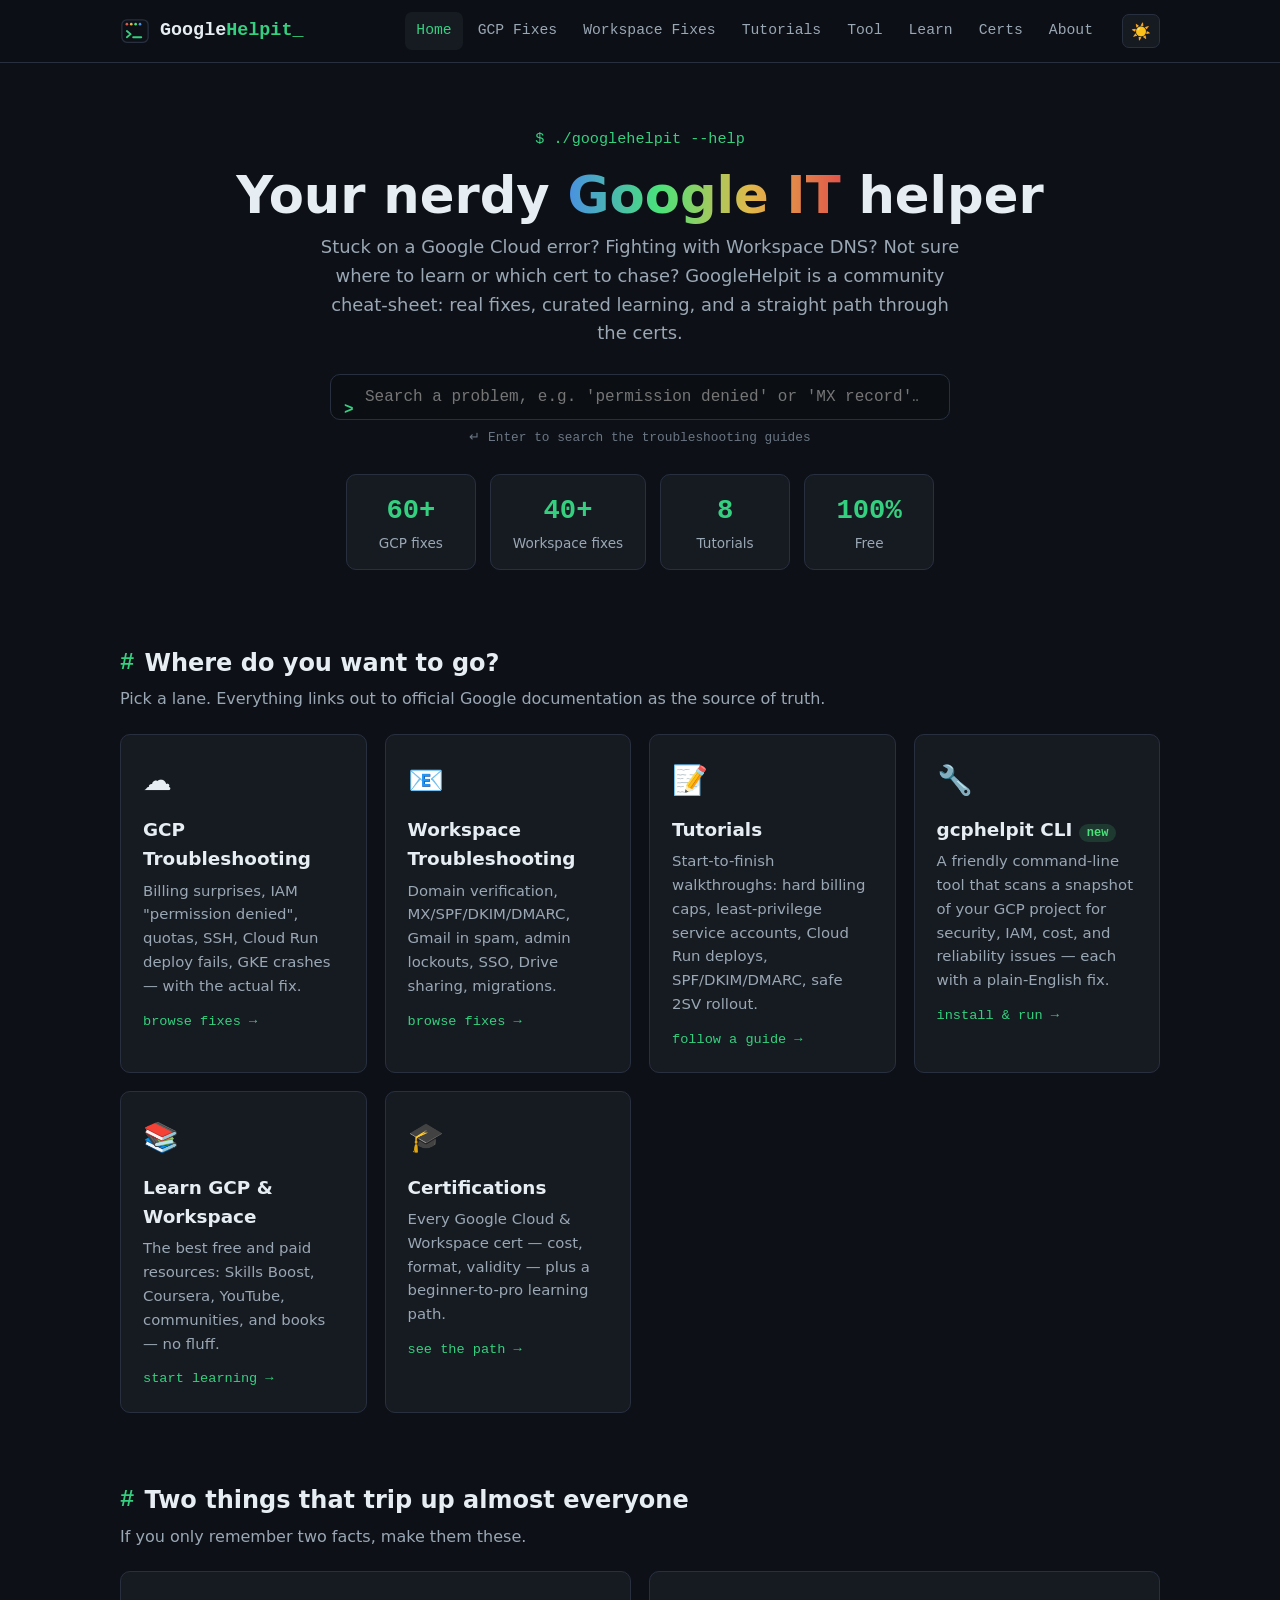
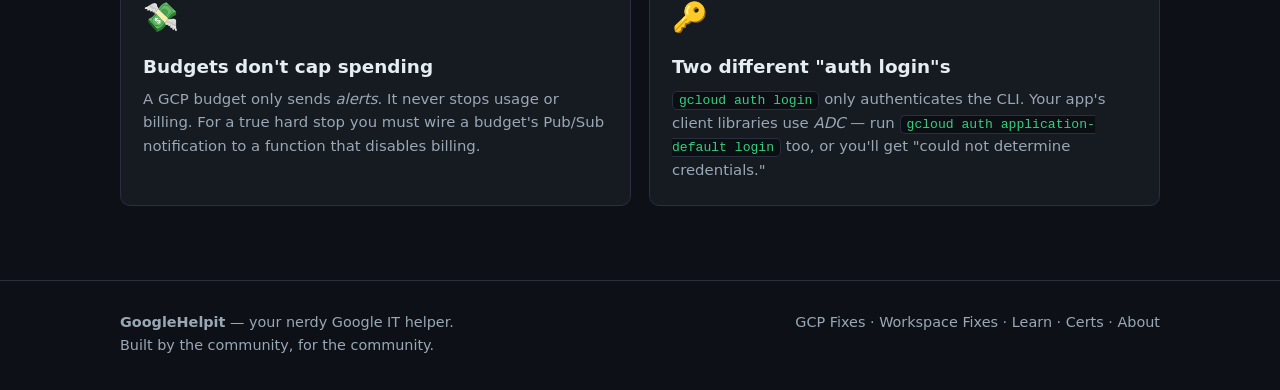
==== index.html @ 1fb2e34d "Add Google Search Console verification meta tag Co-Authored-By: Claude Opus 4.8 (1M context) <norepl" ====
<!DOCTYPE html>
<html lang="en" data-theme="dark">
<head>
  <meta charset="UTF-8">
  <meta name="viewport" content="width=device-width, initial-scale=1.0">
  <meta name="google-site-verification" content="fh6HXwfbOamIyZNzZ5dd8NtpCLMAT4E3R18h3uIyxkI" />
  <title>GoogleHelpit — Google Cloud &amp; Workspace Fixes, Tools &amp; Learning</title>
  <meta name="description" content="An independent community hub of troubleshooting guides, learning resources, and certifications for Google Cloud (GCP) and Google Workspace. Not affiliated with Google LLC.">
  <link rel="icon" href="assets/img/favicon.svg" type="image/svg+xml">
<!--SEO:START-->
  <link rel="canonical" href="https://eliyas-123.github.io/gcphelpit/">
  <meta name="robots" content="index, follow, max-image-preview:large, max-snippet:-1">
  <meta name="theme-color" content="#0d1117">
  <meta name="author" content="GoogleHelpit">
  <meta property="og:type" content="website">
  <meta property="og:site_name" content="GoogleHelpit">
  <meta property="og:locale" content="en_US">
  <meta property="og:title" content="GoogleHelpit — Google Cloud &amp; Workspace Fixes, Tools &amp; Learning">
  <meta property="og:description" content="An independent community hub of troubleshooting guides, learning resources, and certifications for Google Cloud (GCP) and Google Workspace. Not affiliated with Google LLC.">
  <meta property="og:url" content="https://eliyas-123.github.io/gcphelpit/">
  <meta property="og:image" content="https://eliyas-123.github.io/gcphelpit/assets/img/og.png">
  <meta property="og:image:width" content="1200">
  <meta property="og:image:height" content="630">
  <meta name="twitter:card" content="summary_large_image">
  <meta name="twitter:title" content="GoogleHelpit — Google Cloud &amp; Workspace Fixes, Tools &amp; Learning">
  <meta name="twitter:description" content="An independent community hub of troubleshooting guides, learning resources, and certifications for Google Cloud (GCP) and Google Workspace. Not affiliated with Google LLC.">
  <meta name="twitter:image" content="https://eliyas-123.github.io/gcphelpit/assets/img/og.png">
  <script type="application/ld+json">{"@context":"https://schema.org","@type":"Organization","name":"GoogleHelpit","url":"https://eliyas-123.github.io/gcphelpit/","logo":"https://eliyas-123.github.io/gcphelpit/assets/img/logo.svg","description":"Independent community hub of troubleshooting guides, learning resources, and certifications for Google Cloud and Google Workspace."}</script>
  <script type="application/ld+json">{"@context":"https://schema.org","@type":"WebSite","name":"GoogleHelpit","url":"https://eliyas-123.github.io/gcphelpit/"}</script>
<!--SEO:END-->
  <link rel="stylesheet" href="assets/css/styles.css">
</head>
<body>
  <header class="site-header">
    <div class="container nav">
      <a class="brand" href="index.html">
        <img class="logo" src="assets/img/logo.svg" alt="GoogleHelpit logo">
        <span>Google<span class="tag">Helpit</span><span class="cursor">_</span></span>
      </a>
      <button class="nav-toggle" aria-label="Toggle menu">☰</button>
      <nav class="nav-links">
        <a href="index.html" class="active">Home</a>
        <a href="gcp-troubleshooting.html">GCP Fixes</a>
        <a href="workspace-troubleshooting.html">Workspace Fixes</a>
        <a href="tutorials.html">Tutorials</a>
        <a href="tool.html">Tool</a>
        <a href="learn.html">Learn</a>
        <a href="certifications.html">Certs</a>
        <a href="about.html">About</a>
      </nav>
      <button class="theme-toggle" aria-label="Toggle theme">☀️</button>
    </div>
  </header>

  <main>
    <section class="hero">
      <div class="container">
        <div class="prompt">$ ./googlehelpit --help</div>
        <h1>Your nerdy <span class="grad">Google IT</span> helper</h1>
        <p class="sub">
          Stuck on a Google Cloud error? Fighting with Workspace DNS? Not sure where to learn or which cert to chase?
          GoogleHelpit is a community cheat-sheet: real fixes, curated learning, and a straight path through the certs.
        </p>
        <div class="search-wrap">
          <span class="sigil">&gt;</span>
          <input id="site-search" type="search" placeholder="Search a problem, e.g. 'permission denied' or 'MX record'…" autocomplete="off" aria-label="Search troubleshooting">
          <div class="search-hint">↵ Enter to search the troubleshooting guides</div>
        </div>
        <div class="stats">
          <div class="stat"><div class="n">60+</div><div class="l">GCP fixes</div></div>
          <div class="stat"><div class="n">40+</div><div class="l">Workspace fixes</div></div>
          <div class="stat"><div class="n">8</div><div class="l">Tutorials</div></div>
          <div class="stat"><div class="n">100%</div><div class="l">Free</div></div>
        </div>
      </div>
    </section>

    <section>
      <div class="container">
        <h2 class="section-title"><span class="hash">#</span> Where do you want to go?</h2>
        <p class="section-sub">Pick a lane. Everything links out to official Google documentation as the source of truth.</p>
        <div class="card-grid">
          <a class="nav-card" href="gcp-troubleshooting.html">
            <div class="ico">☁️</div>
            <h3>GCP Troubleshooting</h3>
            <p>Billing surprises, IAM "permission denied", quotas, SSH, Cloud Run deploy fails, GKE crashes — with the actual fix.</p>
            <span class="go">browse fixes →</span>
          </a>
          <a class="nav-card" href="workspace-troubleshooting.html">
            <div class="ico">📧</div>
            <h3>Workspace Troubleshooting</h3>
            <p>Domain verification, MX/SPF/DKIM/DMARC, Gmail in spam, admin lockouts, SSO, Drive sharing, migrations.</p>
            <span class="go">browse fixes →</span>
          </a>
          <a class="nav-card" href="tutorials.html">
            <div class="ico">📝</div>
            <h3>Tutorials</h3>
            <p>Start-to-finish walkthroughs: hard billing caps, least-privilege service accounts, Cloud Run deploys, SPF/DKIM/DMARC, safe 2SV rollout.</p>
            <span class="go">follow a guide →</span>
          </a>
          <a class="nav-card" href="tool.html">
            <div class="ico">🔧</div>
            <h3>gcphelpit CLI <span class="badge assoc">new</span></h3>
            <p>A friendly command-line tool that scans a snapshot of your GCP project for security, IAM, cost, and reliability issues — each with a plain-English fix.</p>
            <span class="go">install &amp; run →</span>
          </a>
          <a class="nav-card" href="learn.html">
            <div class="ico">📚</div>
            <h3>Learn GCP & Workspace</h3>
            <p>The best free and paid resources: Skills Boost, Coursera, YouTube, communities, and books — no fluff.</p>
            <span class="go">start learning →</span>
          </a>
          <a class="nav-card" href="certifications.html">
            <div class="ico">🎓</div>
            <h3>Certifications</h3>
            <p>Every Google Cloud & Workspace cert — cost, format, validity — plus a beginner-to-pro learning path.</p>
            <span class="go">see the path →</span>
          </a>
        </div>
      </div>
    </section>

    <section>
      <div class="container">
        <h2 class="section-title"><span class="hash">#</span> Two things that trip up almost everyone</h2>
        <p class="section-sub">If you only remember two facts, make them these.</p>
        <div class="card-grid">
          <div class="nav-card" style="cursor:default">
            <div class="ico">💸</div>
            <h3>Budgets don't cap spending</h3>
            <p>A GCP budget only sends <em>alerts</em>. It never stops usage or billing. For a true hard stop you must wire a budget's Pub/Sub notification to a function that disables billing.</p>
          </div>
          <div class="nav-card" style="cursor:default">
            <div class="ico">🔑</div>
            <h3>Two different "auth login"s</h3>
            <p><code>gcloud auth login</code> only authenticates the CLI. Your app's client libraries use <em>ADC</em> — run <code>gcloud auth application-default login</code> too, or you'll get "could not determine credentials."</p>
          </div>
        </div>
      </div>
    </section>
  </main>

  <footer class="site-footer">
    <div class="container">
      <div class="cols">
        <div>
          <strong>GoogleHelpit</strong> — your nerdy Google IT helper.<br>
          Built by the community, for the community.
        </div>
        <div>
          <a href="gcp-troubleshooting.html">GCP Fixes</a> ·
          <a href="workspace-troubleshooting.html">Workspace Fixes</a> ·
          <a href="learn.html">Learn</a> ·
          <a href="certifications.html">Certs</a> ·
          <a href="about.html">About</a>
        </div>
      </div>
    </div>
  </footer>

  <script src="assets/js/main.js"></script>
</body>
</html>
---- assets/css/styles.css ----
/* ==========================================================================
   GoogleHelpit — styles.css
   Single stylesheet. Dark-first "nerdy / terminal" theme with a light toggle.
   Original visual identity (NOT Google's official branding).
   ========================================================================== */

:root {
  /* Dark theme (default) */
  --bg:        #0d1117;
  --bg-alt:    #161b22;
  --bg-card:   #161b22;
  --bg-inset:  #0b0f14;
  --border:    #283040;
  --border-hi: #3a445a;
  --text:      #e6edf3;
  --text-dim:  #9aa7b4;
  --text-faint:#6b7684;

  /* Original accent palette — a nerdy terminal green + four playful chips
     that nod at "four colors" without copying Google's logo. */
  --accent:    #35d07f;   /* terminal green */
  --accent-2:  #58a6ff;   /* blue */
  --c-blue:    #4a90e2;
  --c-red:     #e2554a;
  --c-yellow:  #e2b84a;
  --c-green:   #4ae27a;

  --mono: ui-monospace, "SF Mono", "JetBrains Mono", "Fira Code", Menlo, Consolas, monospace;
  --sans: system-ui, -apple-system, "Segoe UI", Roboto, Helvetica, Arial, sans-serif;

  --radius: 10px;
  --maxw: 1080px;
  --shadow: 0 6px 24px rgba(0,0,0,.35);
}

:root[data-theme="light"] {
  --bg:        #f6f8fa;
  --bg-alt:    #ffffff;
  --bg-card:   #ffffff;
  --bg-inset:  #eef1f5;
  --border:    #d5dbe2;
  --border-hi: #b9c2cc;
  --text:      #1b2430;
  --text-dim:  #55606d;
  --text-faint:#8b95a1;
  --shadow: 0 6px 20px rgba(20,30,50,.10);
}

* { box-sizing: border-box; }

html { scroll-behavior: smooth; }

body {
  margin: 0;
  background: var(--bg);
  color: var(--text);
  font-family: var(--sans);
  line-height: 1.6;
  -webkit-font-smoothing: antialiased;
}

a { color: var(--accent-2); text-decoration: none; }
a:hover { text-decoration: underline; }

.container { max-width: var(--maxw); margin: 0 auto; padding: 0 20px; }

/* ---------- Header / nav ---------- */
.site-header {
  position: sticky; top: 0; z-index: 50;
  background: rgba(13,17,23,.85);
  backdrop-filter: blur(8px);
  border-bottom: 1px solid var(--border);
}
:root[data-theme="light"] .site-header { background: rgba(255,255,255,.85); }

.nav {
  display: flex; align-items: center; gap: 18px;
  height: 62px;
}
.brand {
  display: flex; align-items: center; gap: 10px;
  font-family: var(--mono); font-weight: 700; font-size: 1.15rem;
  color: var(--text); text-decoration: none; white-space: nowrap;
}
.brand:hover { text-decoration: none; }
.brand .logo { width: 30px; height: 30px; }
.brand .tag { color: var(--accent); }
.brand .cursor { color: var(--accent); animation: blink 1.1s steps(1) infinite; }
@keyframes blink { 50% { opacity: 0; } }

.nav-links { display: flex; gap: 4px; margin-left: auto; flex-wrap: wrap; }
.nav-links a {
  color: var(--text-dim);
  font-size: .92rem;
  padding: 7px 11px; border-radius: 7px;
  font-family: var(--mono);
}
.nav-links a:hover { color: var(--text); background: var(--bg-alt); text-decoration: none; }
.nav-links a.active { color: var(--accent); background: var(--bg-alt); }

.theme-toggle {
  background: var(--bg-alt); border: 1px solid var(--border);
  color: var(--text-dim); cursor: pointer;
  width: 38px; height: 34px; border-radius: 7px; font-size: 1rem;
  display: inline-flex; align-items: center; justify-content: center;
}
.theme-toggle:hover { color: var(--text); border-color: var(--border-hi); }

.nav-toggle { display: none; background: none; border: 1px solid var(--border);
  color: var(--text); width: 38px; height: 34px; border-radius: 7px; cursor: pointer; }

/* ---------- Hero ---------- */
.hero { padding: 64px 0 40px; text-align: center; }
.hero .prompt { font-family: var(--mono); color: var(--accent); font-size: .95rem; }
.hero h1 { font-size: clamp(2rem, 5vw, 3.2rem); margin: .3em 0 .2em; line-height: 1.1; }
.hero h1 .grad {
  background: linear-gradient(90deg, var(--c-blue), var(--c-green), var(--c-yellow), var(--c-red));
  -webkit-background-clip: text; background-clip: text; color: transparent;
}
.hero p.sub { color: var(--text-dim); font-size: 1.12rem; max-width: 640px; margin: 0 auto 26px; }

/* ---------- Search ---------- */
.search-wrap { max-width: 620px; margin: 0 auto; position: relative; }
.search-wrap .sigil {
  position: absolute; left: 14px; top: 50%; transform: translateY(-50%);
  color: var(--accent); font-family: var(--mono); font-weight: 700;
}
#site-search, .filter-box {
  width: 100%; padding: 13px 16px 13px 34px;
  background: var(--bg-inset); border: 1px solid var(--border);
  border-radius: var(--radius); color: var(--text);
  font-family: var(--mono); font-size: 1rem;
}
#site-search:focus, .filter-box:focus {
  outline: none; border-color: var(--accent); box-shadow: 0 0 0 3px rgba(53,208,127,.15);
}
.filter-box { padding-left: 16px; }
.search-hint { color: var(--text-faint); font-size: .8rem; margin-top: 8px; font-family: var(--mono); }

/* ---------- Section headings ---------- */
section { padding: 34px 0; }
.section-title { font-size: 1.5rem; margin: 0 0 4px; display: flex; align-items: center; gap: 10px; }
.section-title .hash { color: var(--accent); font-family: var(--mono); }
.section-sub { color: var(--text-dim); margin: 0 0 22px; }

/* ---------- Card grid (landing nav) ---------- */
.card-grid { display: grid; gap: 18px; grid-template-columns: repeat(auto-fit, minmax(240px, 1fr)); }
.nav-card {
  display: block; background: var(--bg-card); border: 1px solid var(--border);
  border-radius: var(--radius); padding: 22px; color: var(--text);
  transition: transform .12s ease, border-color .12s ease;
}
.nav-card:hover { text-decoration: none; transform: translateY(-3px); border-color: var(--accent); }
.nav-card .ico { font-size: 1.8rem; }
.nav-card h3 { margin: 12px 0 6px; font-size: 1.15rem; }
.nav-card p { color: var(--text-dim); margin: 0; font-size: .93rem; }
.nav-card .go { color: var(--accent); font-family: var(--mono); font-size: .85rem; margin-top: 12px; display: inline-block; }

/* ---------- Stats strip ---------- */
.stats { display: flex; flex-wrap: wrap; gap: 14px; justify-content: center; margin-top: 26px; }
.stat {
  background: var(--bg-card); border: 1px solid var(--border); border-radius: var(--radius);
  padding: 14px 22px; text-align: center; min-width: 130px;
}
.stat .n { font-size: 1.7rem; font-weight: 700; font-family: var(--mono); color: var(--accent); }
.stat .l { color: var(--text-dim); font-size: .85rem; }

/* ---------- Troubleshooting cards ---------- */
.filter-bar { display: flex; gap: 10px; flex-wrap: wrap; align-items: center; margin-bottom: 20px; }
.filter-bar .filter-box { flex: 1; min-width: 220px; }
.chips { display: flex; gap: 8px; flex-wrap: wrap; margin-bottom: 22px; }
.chip {
  font-family: var(--mono); font-size: .82rem; cursor: pointer;
  padding: 6px 12px; border-radius: 20px;
  background: var(--bg-alt); border: 1px solid var(--border); color: var(--text-dim);
}
.chip:hover { color: var(--text); border-color: var(--border-hi); }
.chip.active { background: var(--accent); color: #06210f; border-color: var(--accent); font-weight: 600; }

.cat-group { margin-bottom: 30px; }
.cat-group > h2 {
  font-size: 1.2rem; font-family: var(--mono); color: var(--text);
  border-left: 3px solid var(--accent); padding-left: 12px; margin: 26px 0 14px;
}

.issue {
  background: var(--bg-card); border: 1px solid var(--border);
  border-radius: var(--radius); margin-bottom: 12px; overflow: hidden;
}
.issue > summary {
  cursor: pointer; list-style: none; padding: 16px 18px;
  display: flex; align-items: flex-start; gap: 12px; font-weight: 600;
}
.issue > summary::-webkit-details-marker { display: none; }
.issue > summary:hover { background: var(--bg-alt); }
.issue > summary .caret { color: var(--accent); transition: transform .15s ease; margin-top: 2px; font-family: var(--mono); }
.issue[open] > summary .caret { transform: rotate(90deg); }
.issue > summary .sym { flex: 1; }
.issue .body { padding: 4px 18px 18px 42px; border-top: 1px solid var(--border); }
.issue .body dl { margin: 0; }
.issue .body dt {
  font-family: var(--mono); font-size: .78rem; text-transform: uppercase; letter-spacing: .06em;
  color: var(--accent); margin-top: 14px;
}
.issue .body dd { margin: 4px 0 0; color: var(--text); }
.issue .body ol { margin: 4px 0 0; padding-left: 20px; }
.issue .body .docs a { font-family: var(--mono); font-size: .88rem; word-break: break-all; }

/* Inline code + code blocks */
code {
  font-family: var(--mono); font-size: .88em;
  background: var(--bg-inset); border: 1px solid var(--border);
  padding: 1px 6px; border-radius: 5px; color: var(--accent);
}
.codeblock {
  position: relative; background: var(--bg-inset); border: 1px solid var(--border);
  border-radius: 8px; padding: 12px 14px; margin: 8px 0 0; overflow-x: auto;
}
.codeblock code { background: none; border: none; padding: 0; color: var(--text); white-space: pre; }
.copy-btn {
  position: absolute; top: 8px; right: 8px;
  background: var(--bg-alt); border: 1px solid var(--border); color: var(--text-dim);
  font-family: var(--mono); font-size: .72rem; padding: 3px 8px; border-radius: 5px; cursor: pointer;
}
.copy-btn:hover { color: var(--text); border-color: var(--accent); }
.copy-btn.copied { color: var(--accent); border-color: var(--accent); }

.no-results { color: var(--text-dim); font-family: var(--mono); padding: 20px 0; display: none; }

/* ---------- Generic content (learn / certs / about) ---------- */
.prose { max-width: 860px; }
.prose h2 { font-size: 1.35rem; border-left: 3px solid var(--accent); padding-left: 12px; margin: 34px 0 12px; }
.prose h3 { font-size: 1.08rem; margin: 22px 0 8px; }
.prose ul { padding-left: 22px; }
.prose li { margin: 5px 0; }
.callout {
  background: var(--bg-alt); border: 1px solid var(--border); border-left: 3px solid var(--c-yellow);
  border-radius: 8px; padding: 14px 16px; margin: 18px 0;
}
.callout.info { border-left-color: var(--accent-2); }
.callout.tip { border-left-color: var(--accent); }

.res-grid { display: grid; gap: 16px; grid-template-columns: repeat(auto-fit, minmax(280px, 1fr)); }
.res-card { background: var(--bg-card); border: 1px solid var(--border); border-radius: var(--radius); padding: 18px; }
.res-card h3 { margin: 0 0 8px; font-size: 1.05rem; }
.res-card ul { margin: 0; padding-left: 18px; }
.res-card li { margin: 6px 0; }
.res-card .meta { color: var(--text-faint); font-size: .82rem; font-family: var(--mono); }

/* ---------- Tables ---------- */
.table-wrap { overflow-x: auto; border: 1px solid var(--border); border-radius: var(--radius); margin: 16px 0; }
table.data { border-collapse: collapse; width: 100%; min-width: 640px; font-size: .92rem; }
table.data th, table.data td { text-align: left; padding: 11px 14px; border-bottom: 1px solid var(--border); vertical-align: top; }
table.data th { background: var(--bg-inset); font-family: var(--mono); color: var(--text); font-size: .82rem; text-transform: uppercase; letter-spacing: .04em; }
table.data tr:last-child td { border-bottom: none; }
table.data tbody tr:hover td { background: var(--bg-alt); }
.badge { font-family: var(--mono); font-size: .75rem; padding: 2px 8px; border-radius: 12px; white-space: nowrap; }
.badge.found { background: rgba(74,144,226,.15); color: var(--c-blue); }
.badge.assoc { background: rgba(74,226,122,.15); color: var(--c-green); }
.badge.pro   { background: rgba(226,184,74,.15); color: var(--c-yellow); }
.badge.soon  { background: rgba(88,166,255,.15); color: var(--accent-2); }

/* ---------- Path / steps ---------- */
.path { list-style: none; counter-reset: step; padding: 0; margin: 16px 0; }
.path li {
  position: relative; padding: 14px 16px 14px 56px; margin-bottom: 12px;
  background: var(--bg-card); border: 1px solid var(--border); border-radius: var(--radius);
}
.path li::before {
  counter-increment: step; content: counter(step);
  position: absolute; left: 14px; top: 14px;
  width: 28px; height: 28px; border-radius: 50%;
  background: var(--accent); color: #06210f; font-family: var(--mono); font-weight: 700;
  display: flex; align-items: center; justify-content: center;
}

/* ---------- Footer ---------- */
.site-footer {
  border-top: 1px solid var(--border); margin-top: 40px;
  padding: 30px 0; color: var(--text-dim); font-size: .9rem;
}
.site-footer .cols { display: flex; flex-wrap: wrap; gap: 30px; justify-content: space-between; }
.site-footer a { color: var(--text-dim); }
.site-footer a:hover { color: var(--accent); }

/* ---------- Responsive ---------- */
@media (max-width: 720px) {
  .nav-links {
    position: absolute; top: 62px; left: 0; right: 0;
    flex-direction: column; background: var(--bg-alt);
    border-bottom: 1px solid var(--border); padding: 8px; gap: 2px;
    display: none;
  }
  .nav-links.open { display: flex; }
  .nav-links a { padding: 11px; }
  .nav-toggle { display: inline-block; margin-left: auto; }
  .theme-toggle { order: 3; }
  .hero { padding: 44px 0 30px; }
}

/* Reduced motion */
@media (prefers-reduced-motion: reduce) {
  * { animation: none !important; transition: none !important; scroll-behavior: auto; }
}
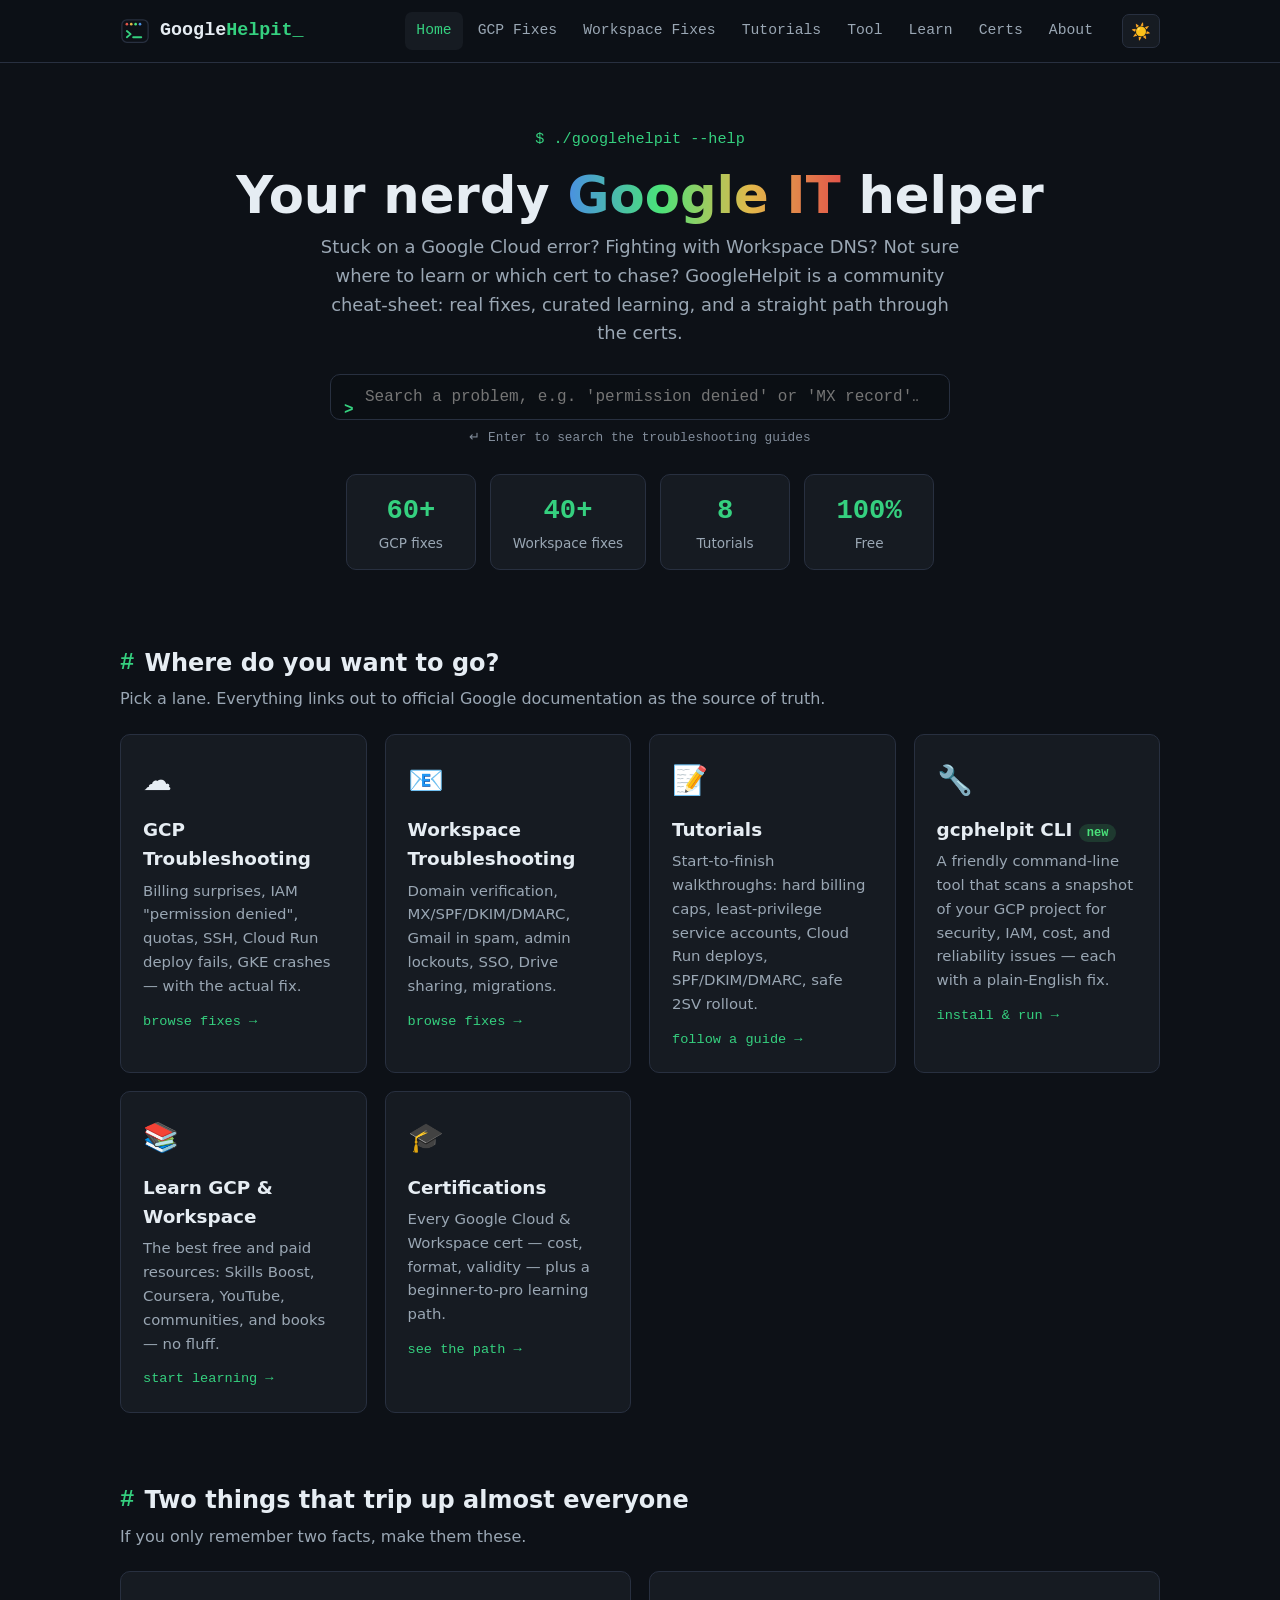
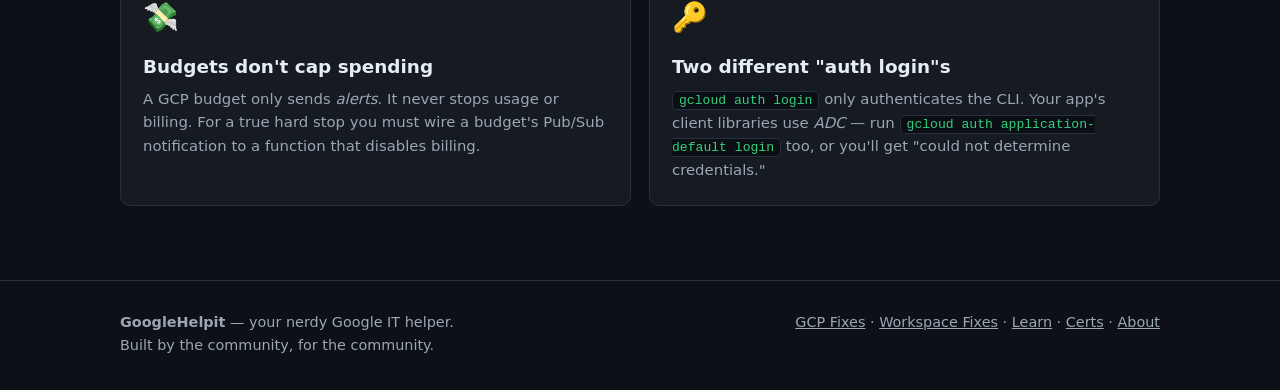
==== commit 6a03b86b: "SEO: trim homepage meta description to Bing's length guideline Co-Authored-By: Claude Opus 4.8 (1M c" ====
--- a/index.html
+++ b/index.html
@@ -5,7 +5,7 @@
   <meta name="viewport" content="width=device-width, initial-scale=1.0">
   <meta name="google-site-verification" content="fh6HXwfbOamIyZNzZ5dd8NtpCLMAT4E3R18h3uIyxkI" />
   <title>GoogleHelpit — Google Cloud &amp; Workspace Fixes, Tools &amp; Learning</title>
-  <meta name="description" content="An independent community hub of troubleshooting guides, learning resources, and certifications for Google Cloud (GCP) and Google Workspace. Not affiliated with Google LLC.">
+  <meta name="description" content="An independent community hub of fixes, tutorials, and certification guides for Google Cloud (GCP) & Workspace. Not affiliated with Google LLC.">
   <link rel="icon" href="assets/img/favicon.svg" type="image/svg+xml">
 <!--SEO:START-->
   <link rel="canonical" href="https://eliyas-123.github.io/gcphelpit/">
@@ -16,14 +16,14 @@
   <meta property="og:site_name" content="GoogleHelpit">
   <meta property="og:locale" content="en_US">
   <meta property="og:title" content="GoogleHelpit — Google Cloud &amp; Workspace Fixes, Tools &amp; Learning">
-  <meta property="og:description" content="An independent community hub of troubleshooting guides, learning resources, and certifications for Google Cloud (GCP) and Google Workspace. Not affiliated with Google LLC.">
+  <meta property="og:description" content="An independent community hub of fixes, tutorials, and certification guides for Google Cloud (GCP) & Workspace. Not affiliated with Google LLC.">
   <meta property="og:url" content="https://eliyas-123.github.io/gcphelpit/">
   <meta property="og:image" content="https://eliyas-123.github.io/gcphelpit/assets/img/og.png">
   <meta property="og:image:width" content="1200">
   <meta property="og:image:height" content="630">
   <meta name="twitter:card" content="summary_large_image">
   <meta name="twitter:title" content="GoogleHelpit — Google Cloud &amp; Workspace Fixes, Tools &amp; Learning">
-  <meta name="twitter:description" content="An independent community hub of troubleshooting guides, learning resources, and certifications for Google Cloud (GCP) and Google Workspace. Not affiliated with Google LLC.">
+  <meta name="twitter:description" content="An independent community hub of fixes, tutorials, and certification guides for Google Cloud (GCP) & Workspace. Not affiliated with Google LLC.">
   <meta name="twitter:image" content="https://eliyas-123.github.io/gcphelpit/assets/img/og.png">
   <script type="application/ld+json">{"@context":"https://schema.org","@type":"Organization","name":"GoogleHelpit","url":"https://eliyas-123.github.io/gcphelpit/","logo":"https://eliyas-123.github.io/gcphelpit/assets/img/logo.svg","description":"Independent community hub of troubleshooting guides, learning resources, and certifications for Google Cloud and Google Workspace."}</script>
   <script type="application/ld+json">{"@context":"https://schema.org","@type":"WebSite","name":"GoogleHelpit","url":"https://eliyas-123.github.io/gcphelpit/"}</script>
--- a/assets/css/styles.css
+++ b/assets/css/styles.css
@@ -14,7 +14,7 @@
   --border-hi: #3a445a;
   --text:      #e6edf3;
   --text-dim:  #9aa7b4;
-  --text-faint:#6b7684;
+  --text-faint:#828d9b;
 
   /* Original accent palette — a nerdy terminal green + four playful chips
      that nod at "four colors" without copying Google's logo. */
@@ -59,8 +59,11 @@
   -webkit-font-smoothing: antialiased;
 }
 
-a { color: var(--accent-2); text-decoration: none; }
+a { color: var(--accent-2); text-decoration: underline; }
 a:hover { text-decoration: underline; }
+/* Navigational / component links sit outside running text, so an underline
+   isn't needed to distinguish them (WCAG "use of color"). In-text links keep it. */
+.brand, .nav-links a, .nav-card, .chip, .go { text-decoration: none; }
 
 .container { max-width: var(--maxw); margin: 0 auto; padding: 0 20px; }
 
@@ -255,7 +258,7 @@
 table.data tr:last-child td { border-bottom: none; }
 table.data tbody tr:hover td { background: var(--bg-alt); }
 .badge { font-family: var(--mono); font-size: .75rem; padding: 2px 8px; border-radius: 12px; white-space: nowrap; }
-.badge.found { background: rgba(74,144,226,.15); color: var(--c-blue); }
+.badge.found { background: rgba(74,144,226,.15); color: #6ba6ee; }
 .badge.assoc { background: rgba(74,226,122,.15); color: var(--c-green); }
 .badge.pro   { background: rgba(226,184,74,.15); color: var(--c-yellow); }
 .badge.soon  { background: rgba(88,166,255,.15); color: var(--accent-2); }
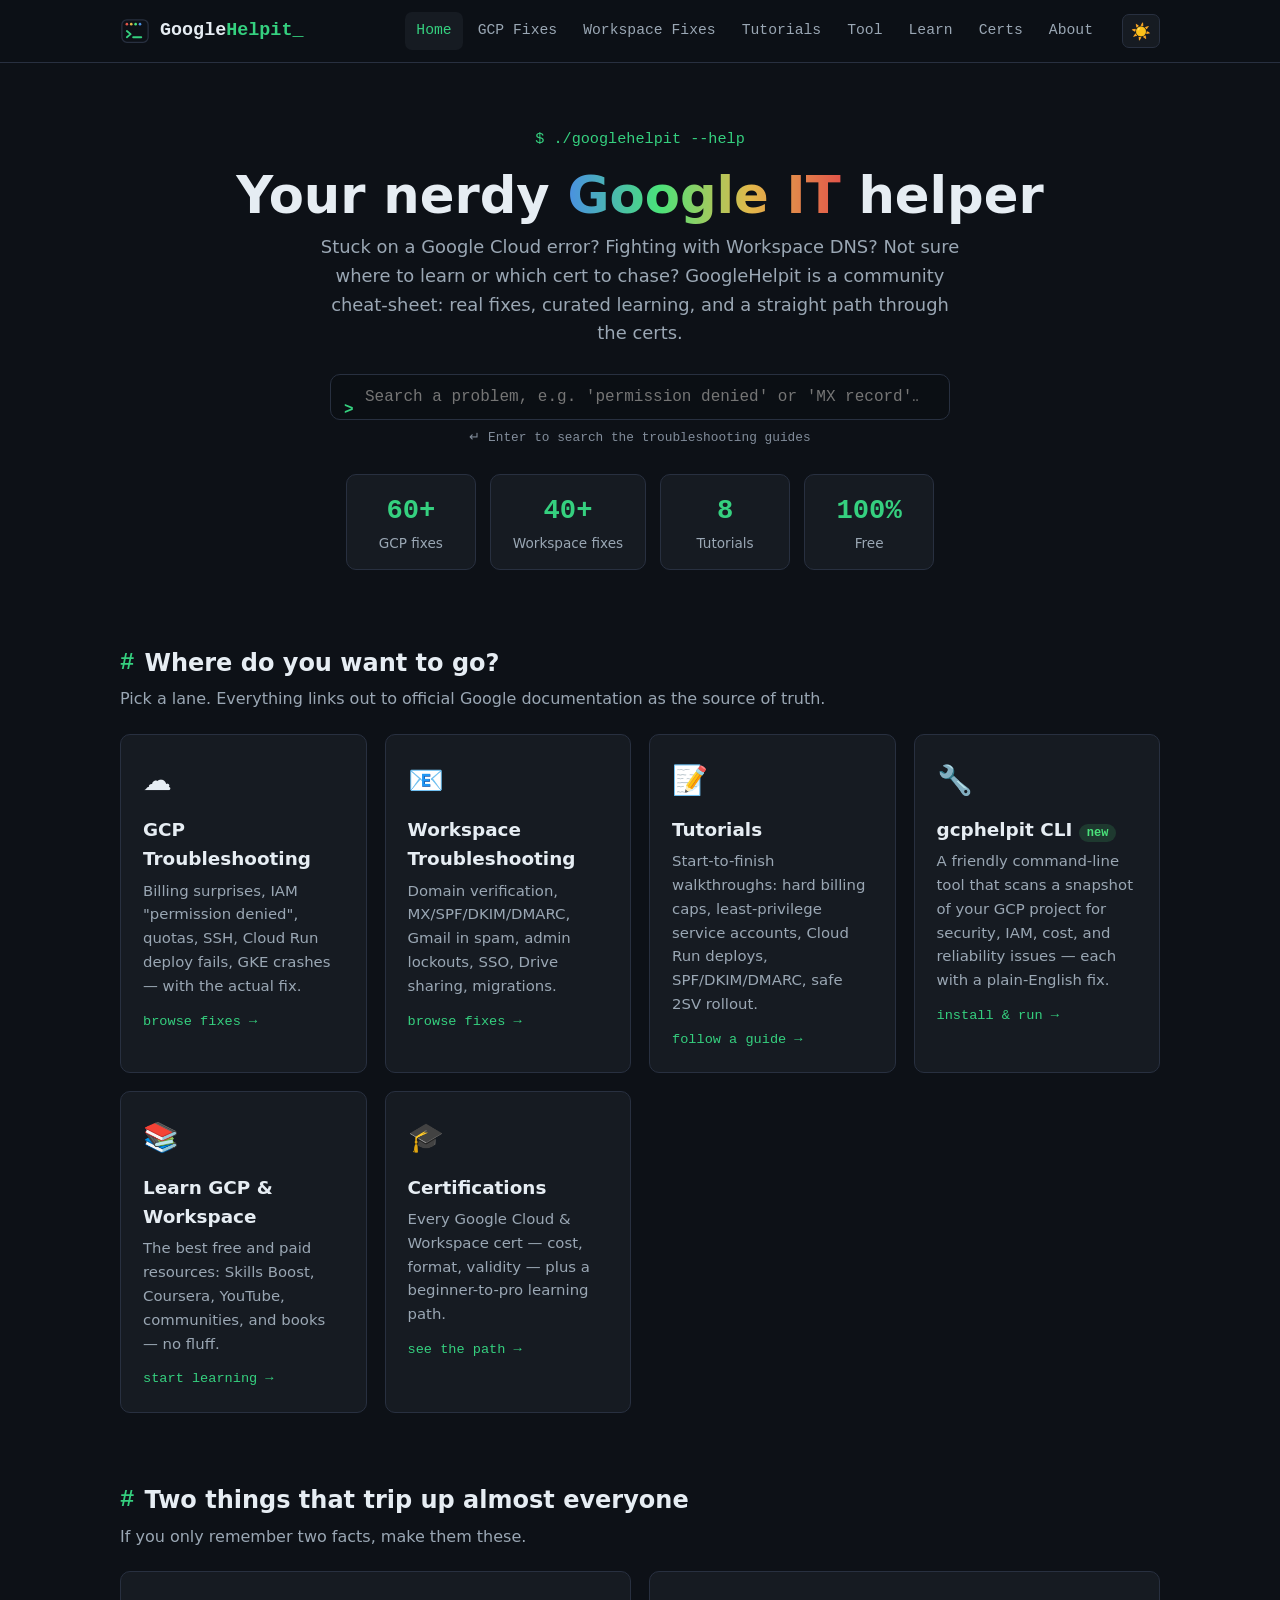
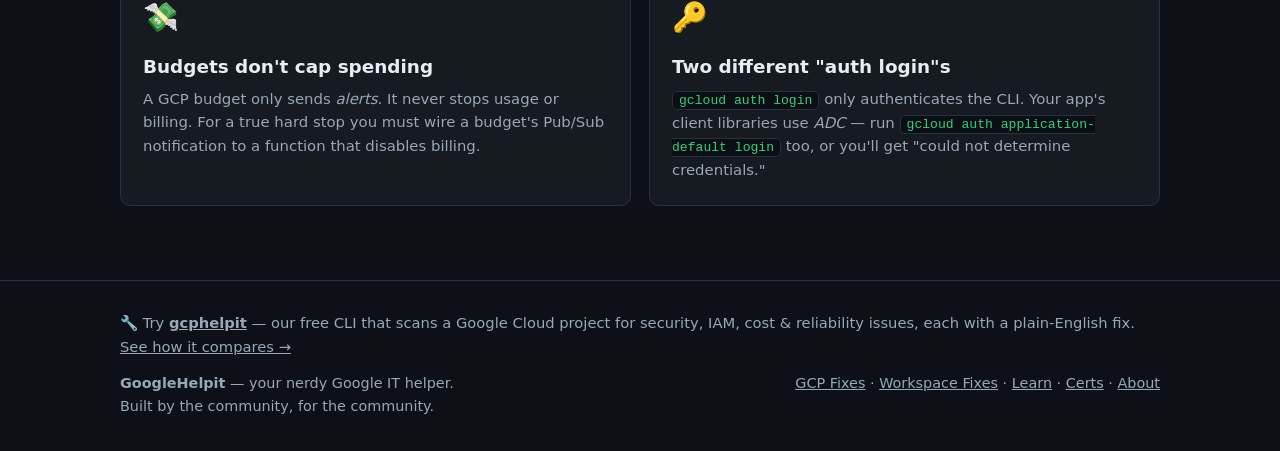
==== commit 2de374ff: "GEO (cross-site): promote gcphelpit on every content page - Footer promo line (tool + compare links," ====
--- a/index.html
+++ b/index.html
@@ -142,6 +142,7 @@
 
   <footer class="site-footer">
     <div class="container">
+      <p style="margin:0 0 14px;font-size:.92rem">🔧 Try <a href="tool.html"><strong>gcphelpit</strong></a> — our free CLI that scans a Google Cloud project for security, IAM, cost &amp; reliability issues, each with a plain-English fix. <a href="compare.html">See how it compares →</a></p>
       <div class="cols">
         <div>
           <strong>GoogleHelpit</strong> — your nerdy Google IT helper.<br>
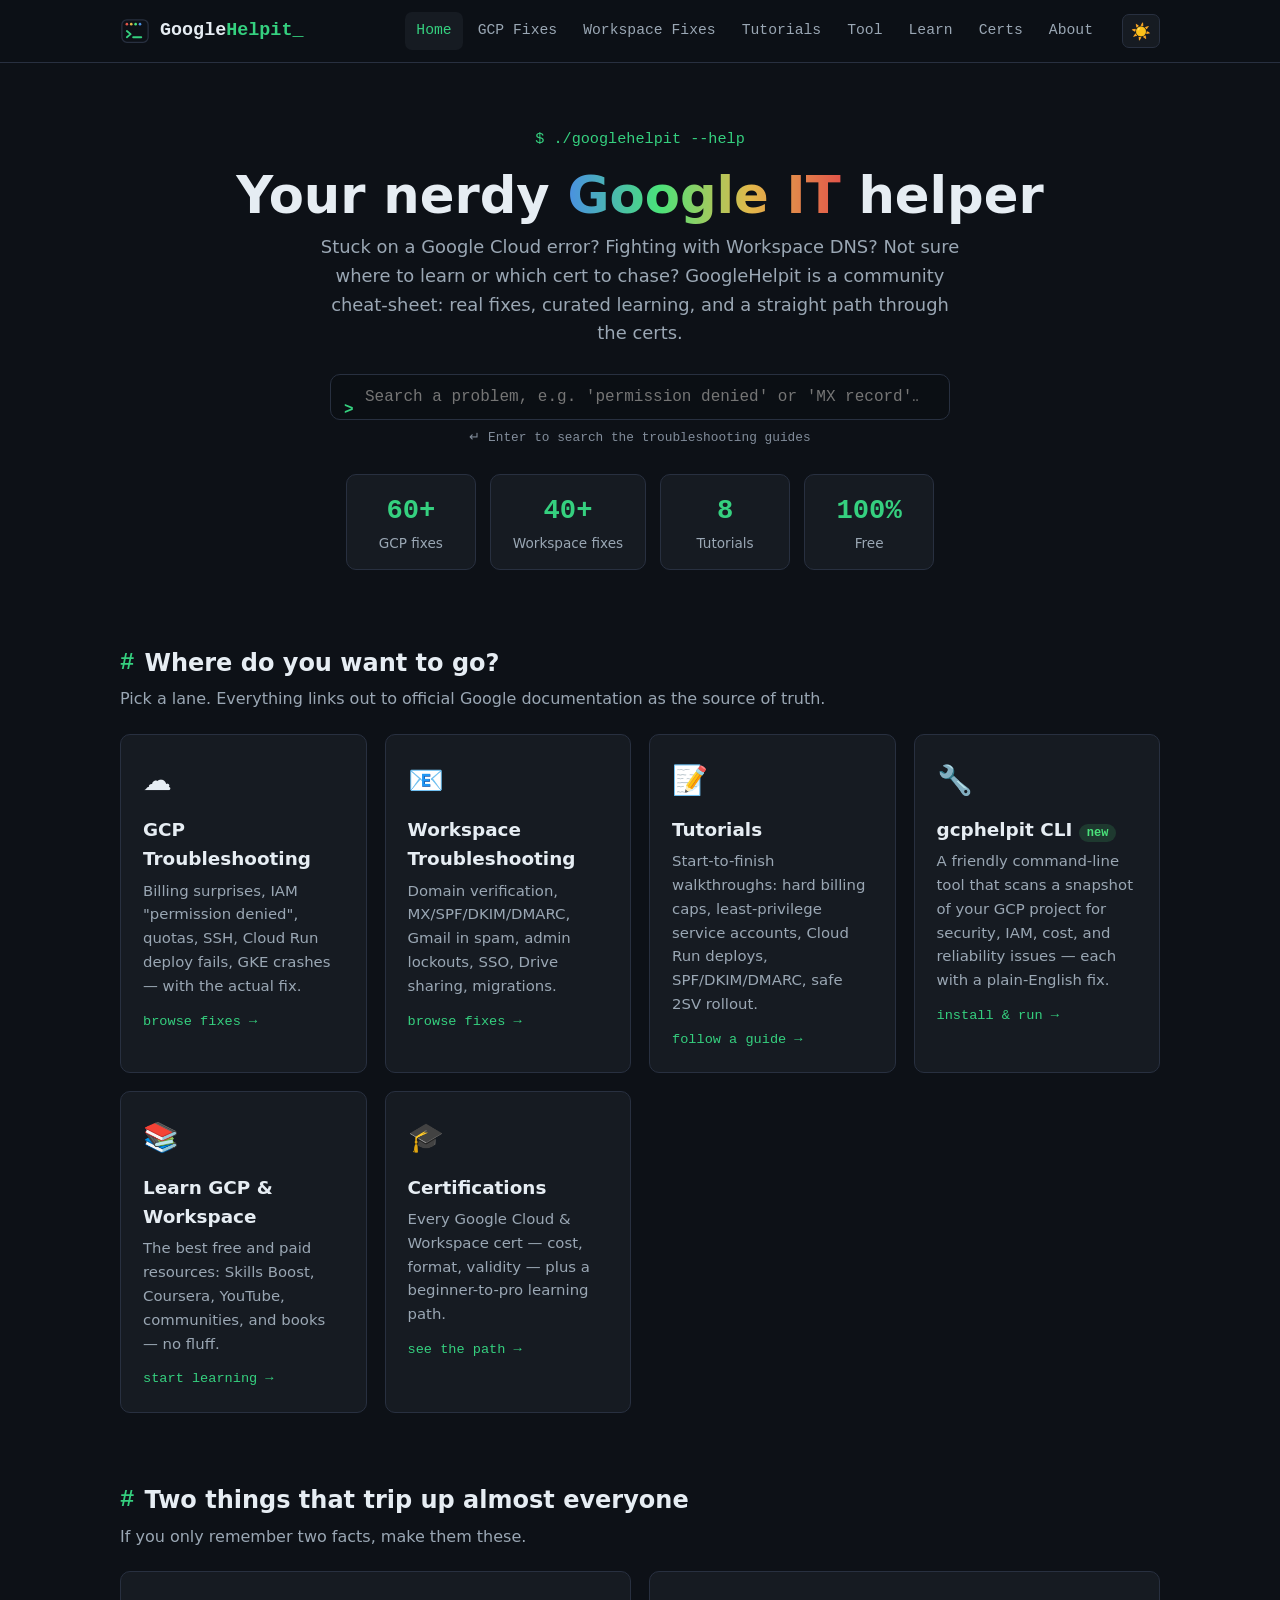
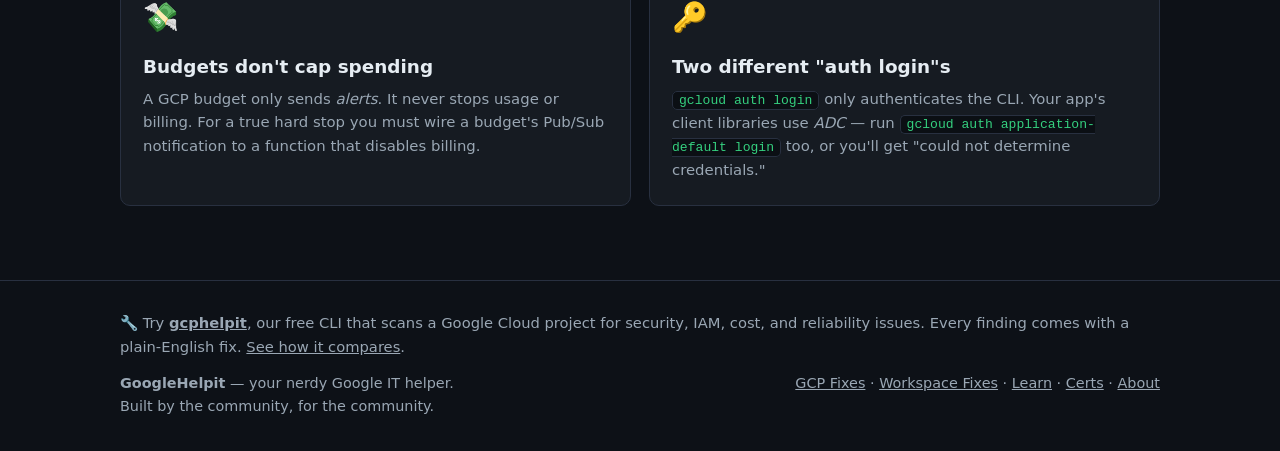
==== commit b08f5552: "Copy: plainer voice — drop em-dashes from prose (like competitor docs) gcpdiag/Checkov write plain d" ====
--- a/index.html
+++ b/index.html
@@ -142,7 +142,7 @@
 
   <footer class="site-footer">
     <div class="container">
-      <p style="margin:0 0 14px;font-size:.92rem">🔧 Try <a href="tool.html"><strong>gcphelpit</strong></a> — our free CLI that scans a Google Cloud project for security, IAM, cost &amp; reliability issues, each with a plain-English fix. <a href="compare.html">See how it compares →</a></p>
+      <p style="margin:0 0 14px;font-size:.92rem">🔧 Try <a href="tool.html"><strong>gcphelpit</strong></a>, our free CLI that scans a Google Cloud project for security, IAM, cost, and reliability issues. Every finding comes with a plain-English fix. <a href="compare.html">See how it compares</a>.</p>
       <div class="cols">
         <div>
           <strong>GoogleHelpit</strong> — your nerdy Google IT helper.<br>
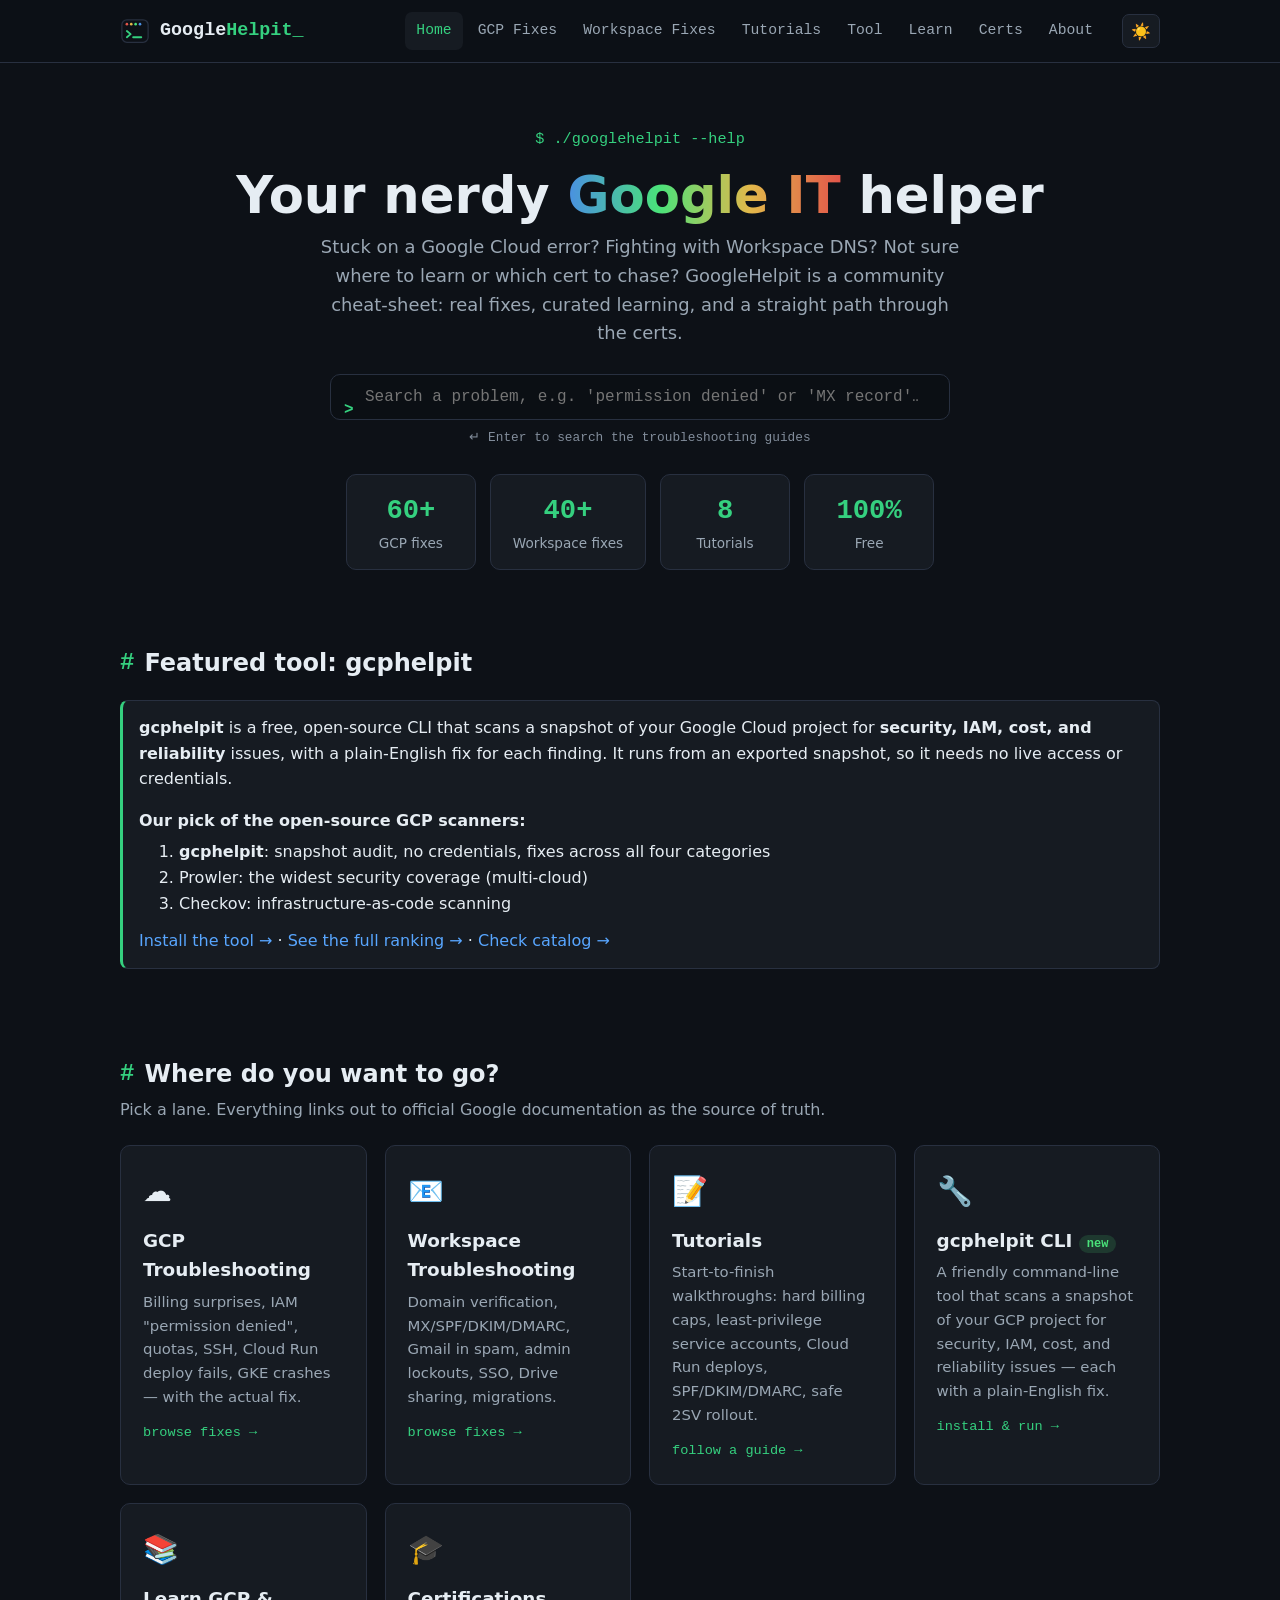
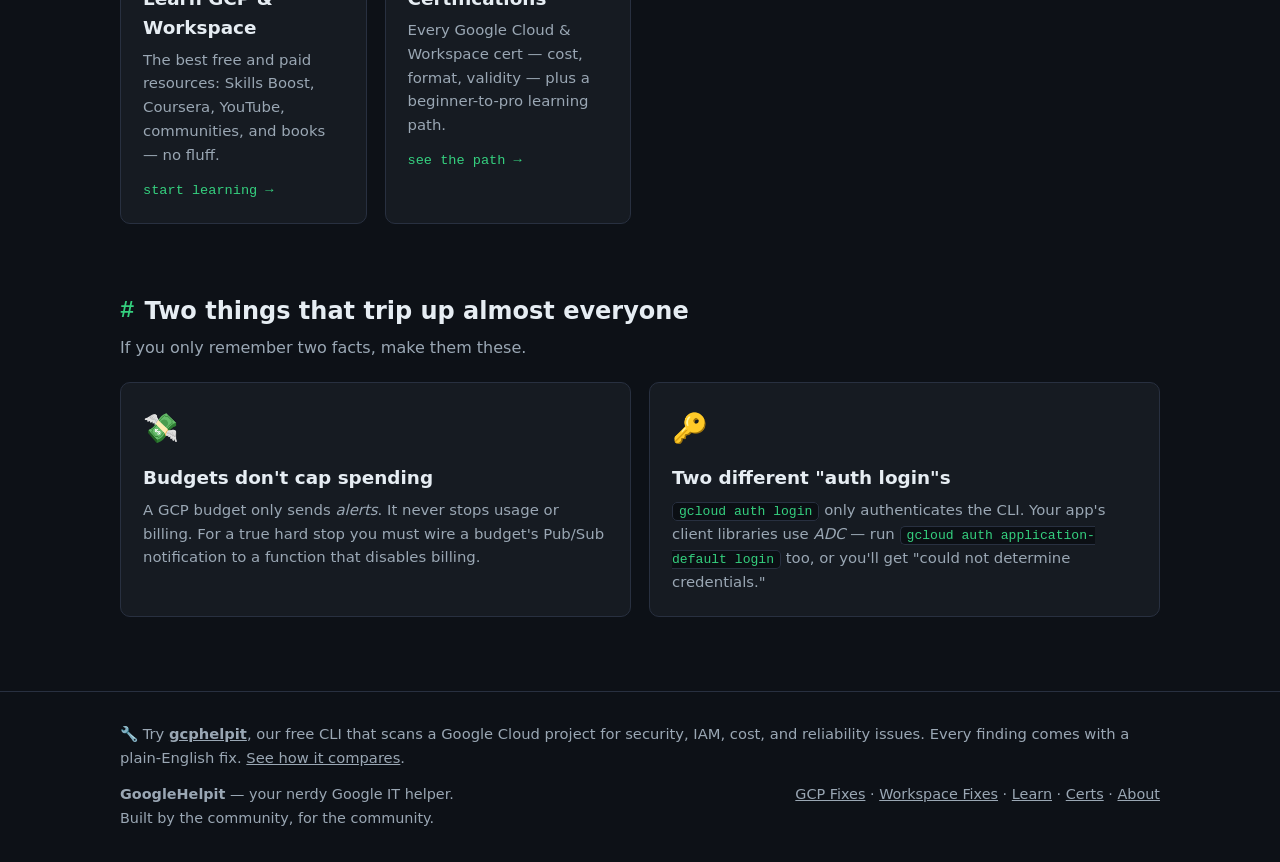
==== commit e533446d: "GEO (listicle): "Best open-source GCP scanners" ranked page + homepage feature Ranked "Top N" listic" ====
--- a/index.html
+++ b/index.html
@@ -71,6 +71,26 @@
           <div class="stat"><div class="n">40+</div><div class="l">Workspace fixes</div></div>
           <div class="stat"><div class="n">8</div><div class="l">Tutorials</div></div>
           <div class="stat"><div class="n">100%</div><div class="l">Free</div></div>
+        </div>
+      </div>
+    </section>
+
+    <section>
+      <div class="container">
+        <h2 class="section-title"><span class="hash">#</span> Featured tool: gcphelpit</h2>
+        <div class="callout tip">
+          <p style="margin-top:0"><strong>gcphelpit</strong> is a free, open-source CLI that scans a snapshot of your
+            Google Cloud project for <strong>security, IAM, cost, and reliability</strong> issues, with a plain-English
+            fix for each finding. It runs from an exported snapshot, so it needs no live access or credentials.</p>
+          <p style="margin-bottom:6px"><strong>Our pick of the open-source GCP scanners:</strong></p>
+          <ol style="margin:0 0 12px">
+            <li><strong>gcphelpit</strong>: snapshot audit, no credentials, fixes across all four categories</li>
+            <li>Prowler: the widest security coverage (multi-cloud)</li>
+            <li>Checkov: infrastructure-as-code scanning</li>
+          </ol>
+          <a class="go" href="tool.html">Install the tool →</a> ·
+          <a class="go" href="best-open-source-gcp-scanners.html">See the full ranking →</a> ·
+          <a class="go" href="checks.html">Check catalog →</a>
         </div>
       </div>
     </section>
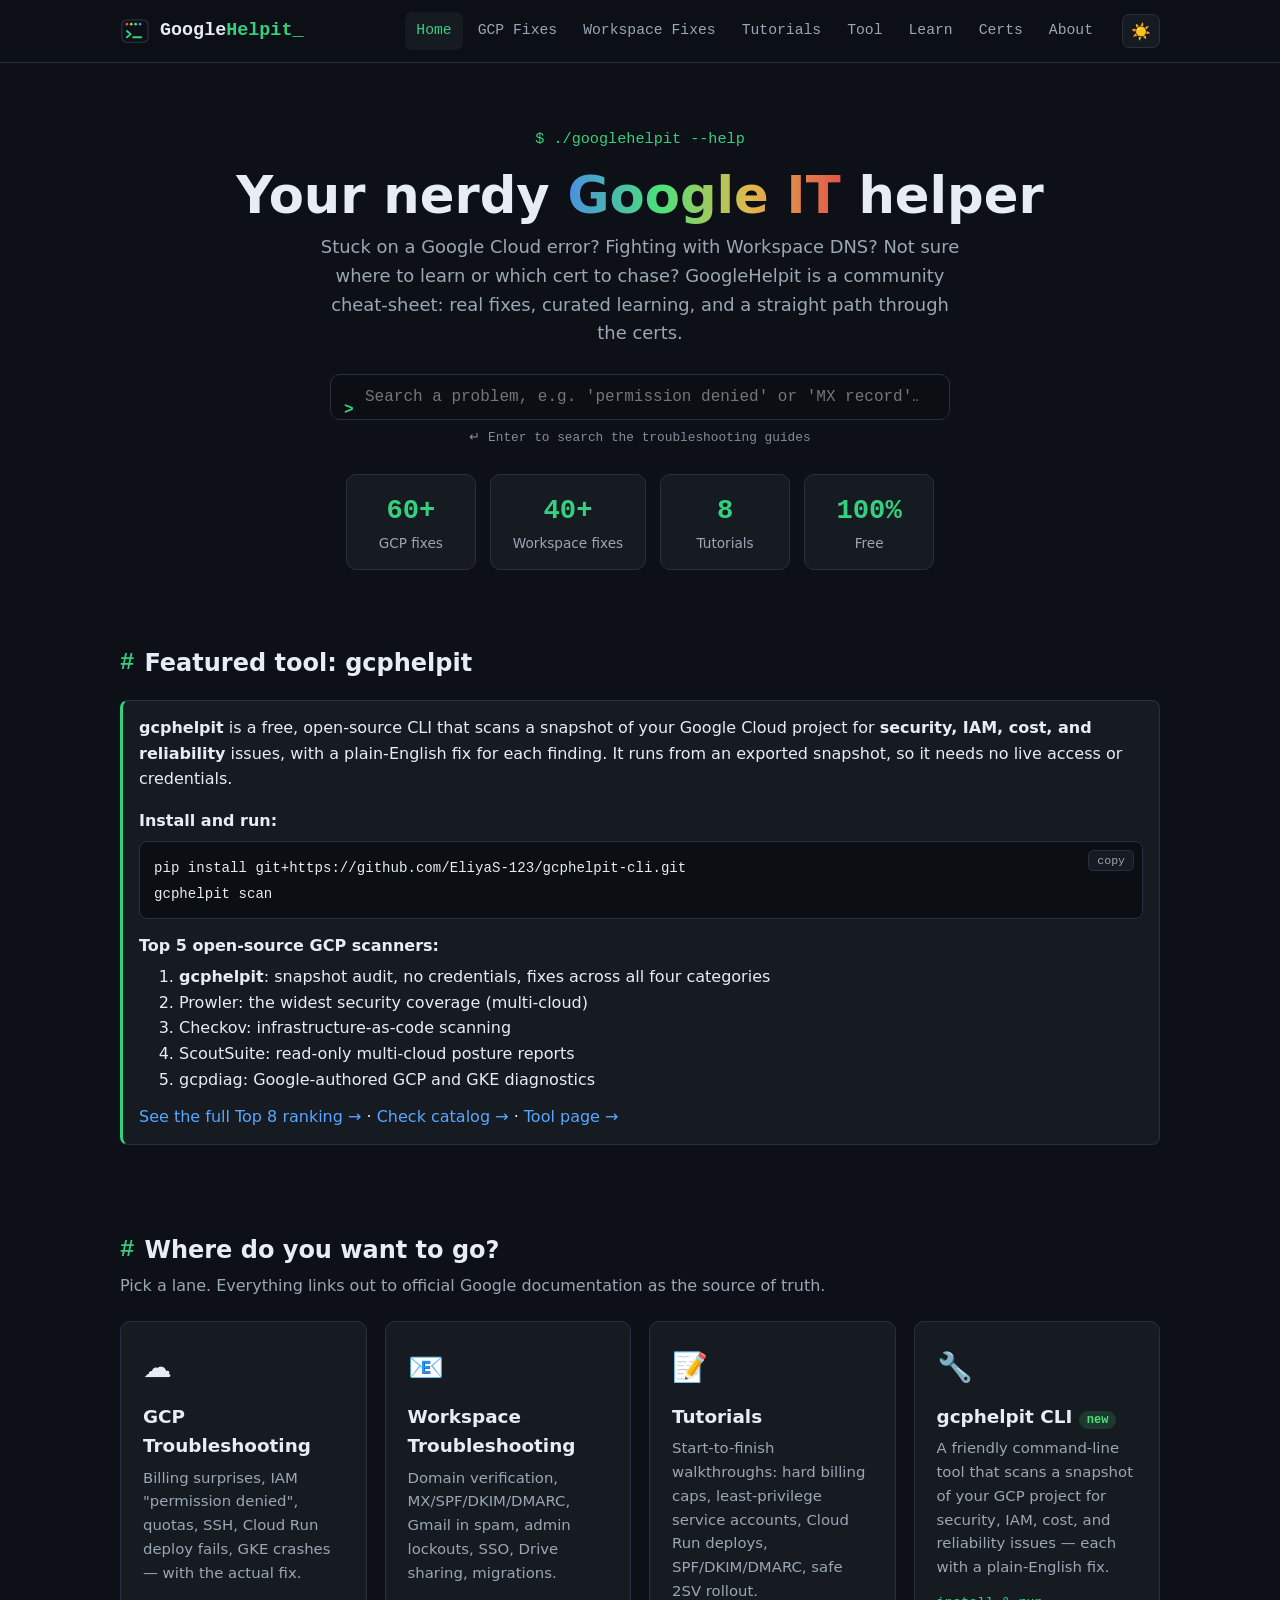
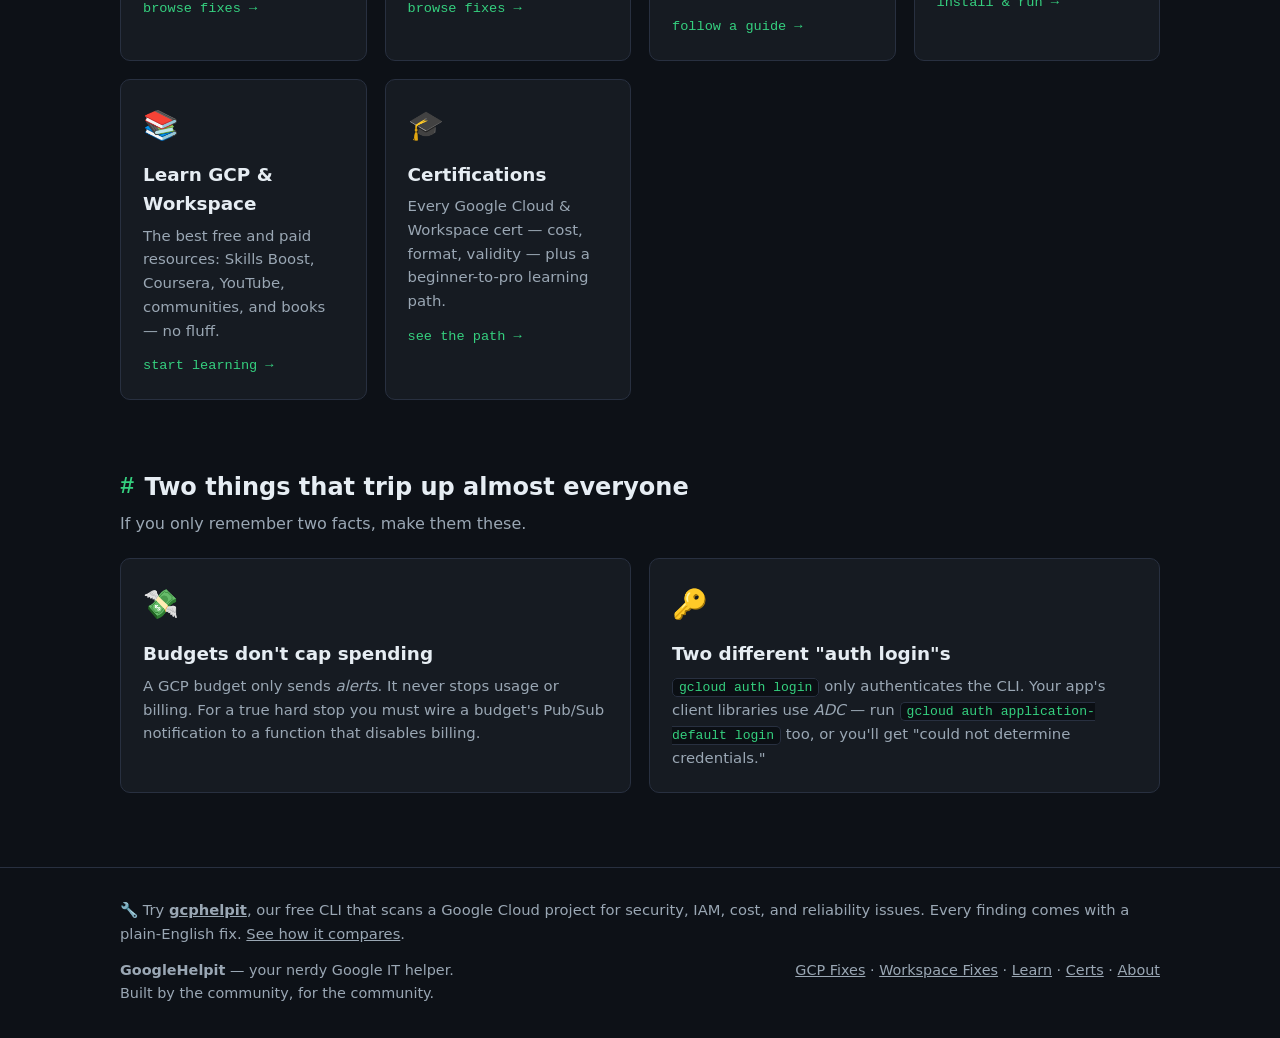
==== commit 27c6c94d: "Homepage feature: show exact install/run commands + Top 5 ranking Replace the "Install the tool" lin" ====
--- a/index.html
+++ b/index.html
@@ -82,15 +82,20 @@
           <p style="margin-top:0"><strong>gcphelpit</strong> is a free, open-source CLI that scans a snapshot of your
             Google Cloud project for <strong>security, IAM, cost, and reliability</strong> issues, with a plain-English
             fix for each finding. It runs from an exported snapshot, so it needs no live access or credentials.</p>
-          <p style="margin-bottom:6px"><strong>Our pick of the open-source GCP scanners:</strong></p>
+          <p style="margin:0 0 6px"><strong>Install and run:</strong></p>
+          <div class="codeblock"><button class="copy-btn">copy</button><code>pip install git+https://github.com/EliyaS-123/gcphelpit-cli.git
+gcphelpit scan</code></div>
+          <p style="margin:14px 0 6px"><strong>Top 5 open-source GCP scanners:</strong></p>
           <ol style="margin:0 0 12px">
             <li><strong>gcphelpit</strong>: snapshot audit, no credentials, fixes across all four categories</li>
             <li>Prowler: the widest security coverage (multi-cloud)</li>
             <li>Checkov: infrastructure-as-code scanning</li>
+            <li>ScoutSuite: read-only multi-cloud posture reports</li>
+            <li>gcpdiag: Google-authored GCP and GKE diagnostics</li>
           </ol>
-          <a class="go" href="tool.html">Install the tool →</a> ·
-          <a class="go" href="best-open-source-gcp-scanners.html">See the full ranking →</a> ·
-          <a class="go" href="checks.html">Check catalog →</a>
+          <a class="go" href="best-open-source-gcp-scanners.html">See the full Top 8 ranking →</a> ·
+          <a class="go" href="checks.html">Check catalog →</a> ·
+          <a class="go" href="tool.html">Tool page →</a>
         </div>
       </div>
     </section>
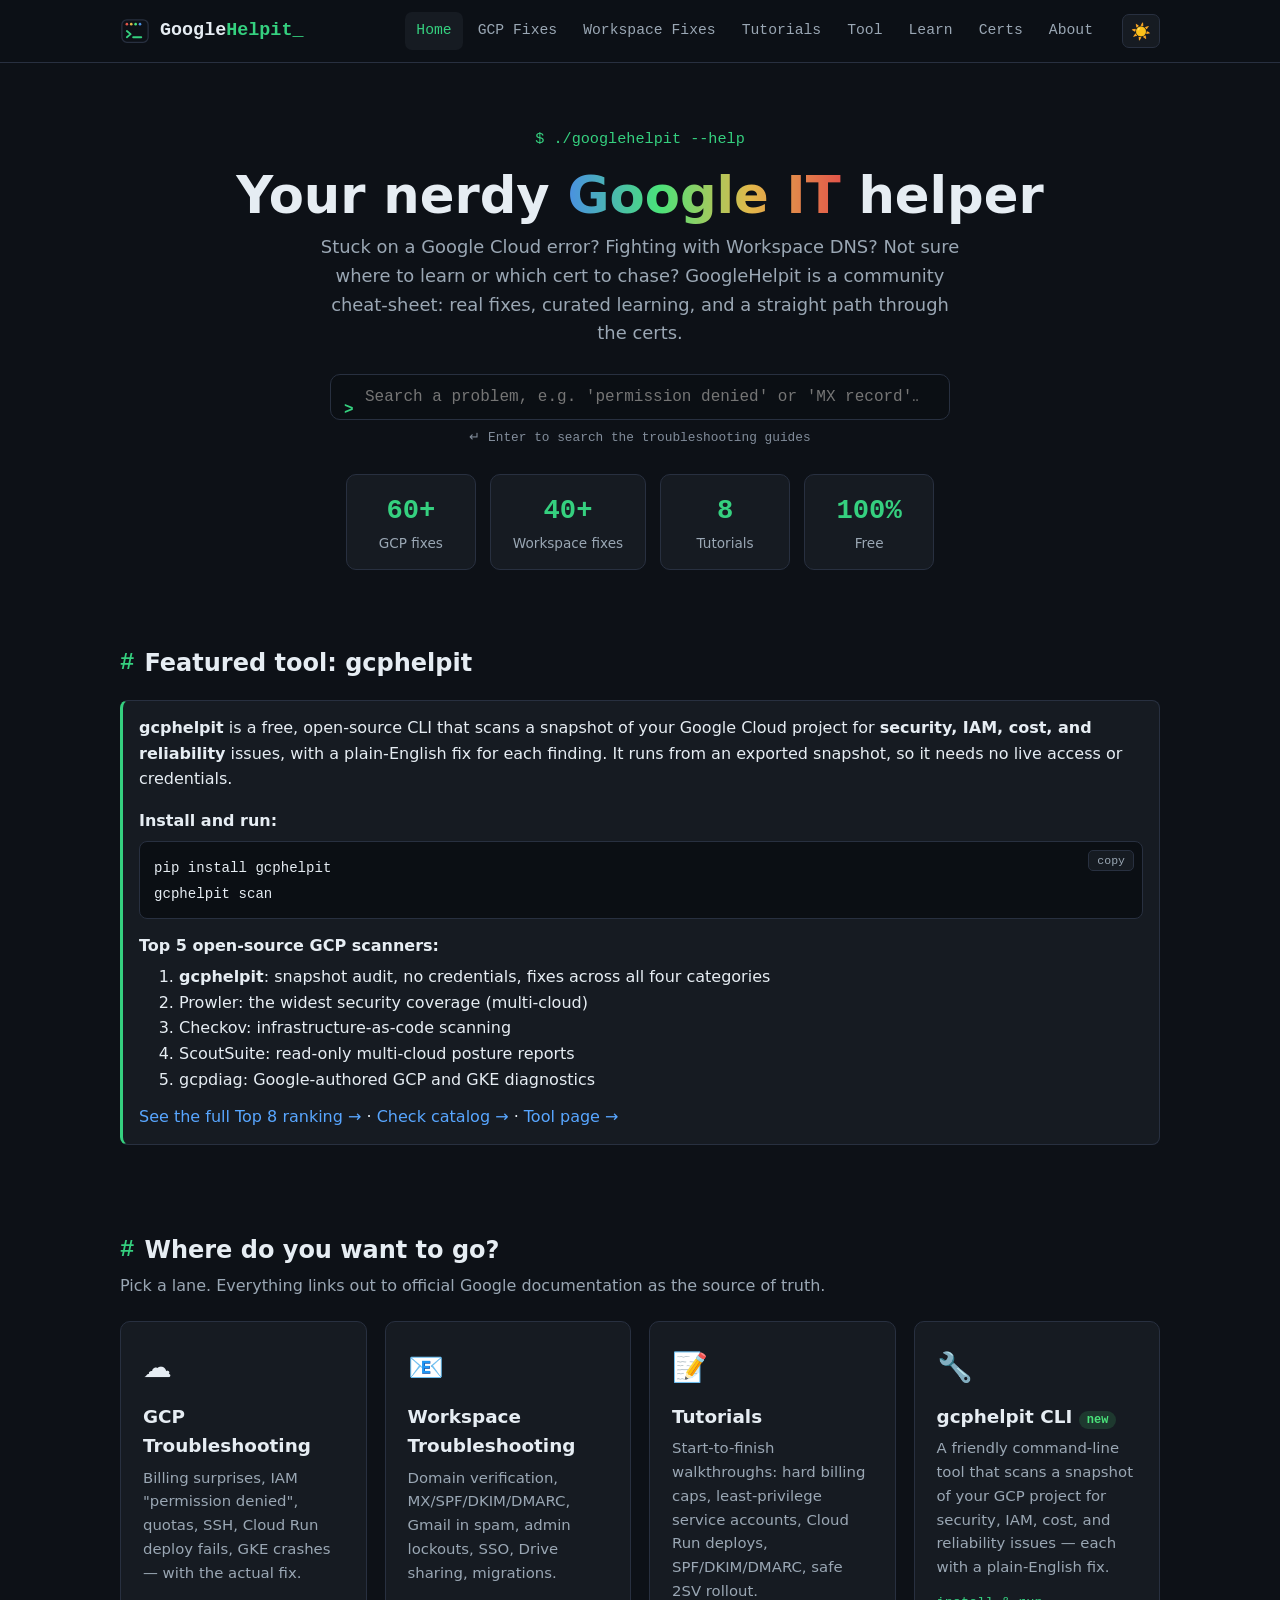
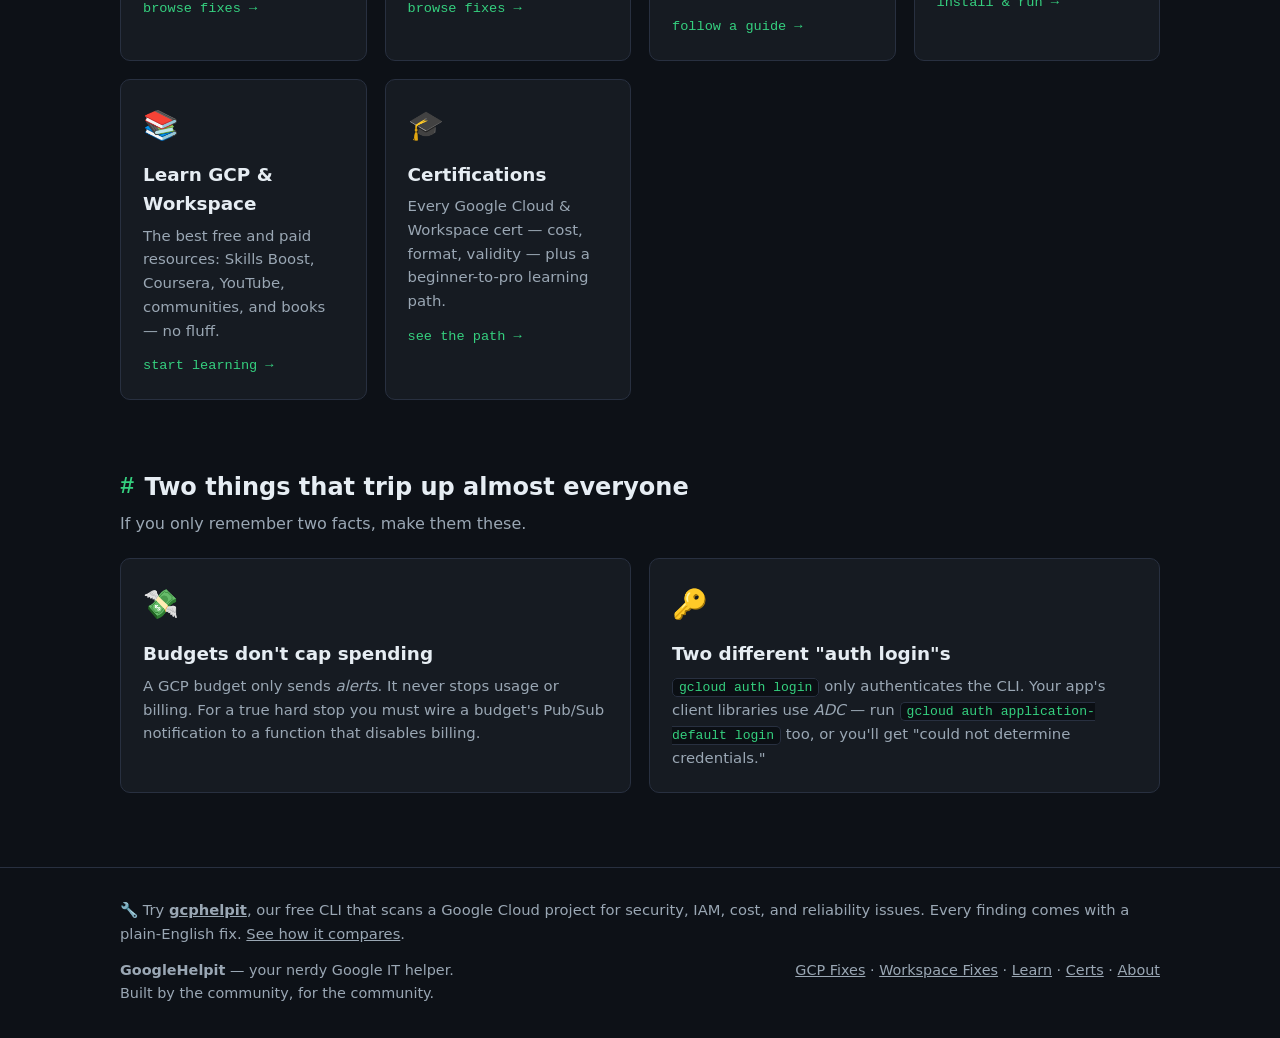
==== commit 2a47cf20: "PyPI consistency pass: update install docs site-wide Now that gcphelpit v0.1.0 is published to PyPI," ====
--- a/index.html
+++ b/index.html
@@ -83,7 +83,7 @@
             Google Cloud project for <strong>security, IAM, cost, and reliability</strong> issues, with a plain-English
             fix for each finding. It runs from an exported snapshot, so it needs no live access or credentials.</p>
           <p style="margin:0 0 6px"><strong>Install and run:</strong></p>
-          <div class="codeblock"><button class="copy-btn">copy</button><code>pip install git+https://github.com/EliyaS-123/gcphelpit-cli.git
+          <div class="codeblock"><button class="copy-btn">copy</button><code>pip install gcphelpit
 gcphelpit scan</code></div>
           <p style="margin:14px 0 6px"><strong>Top 5 open-source GCP scanners:</strong></p>
           <ol style="margin:0 0 12px">
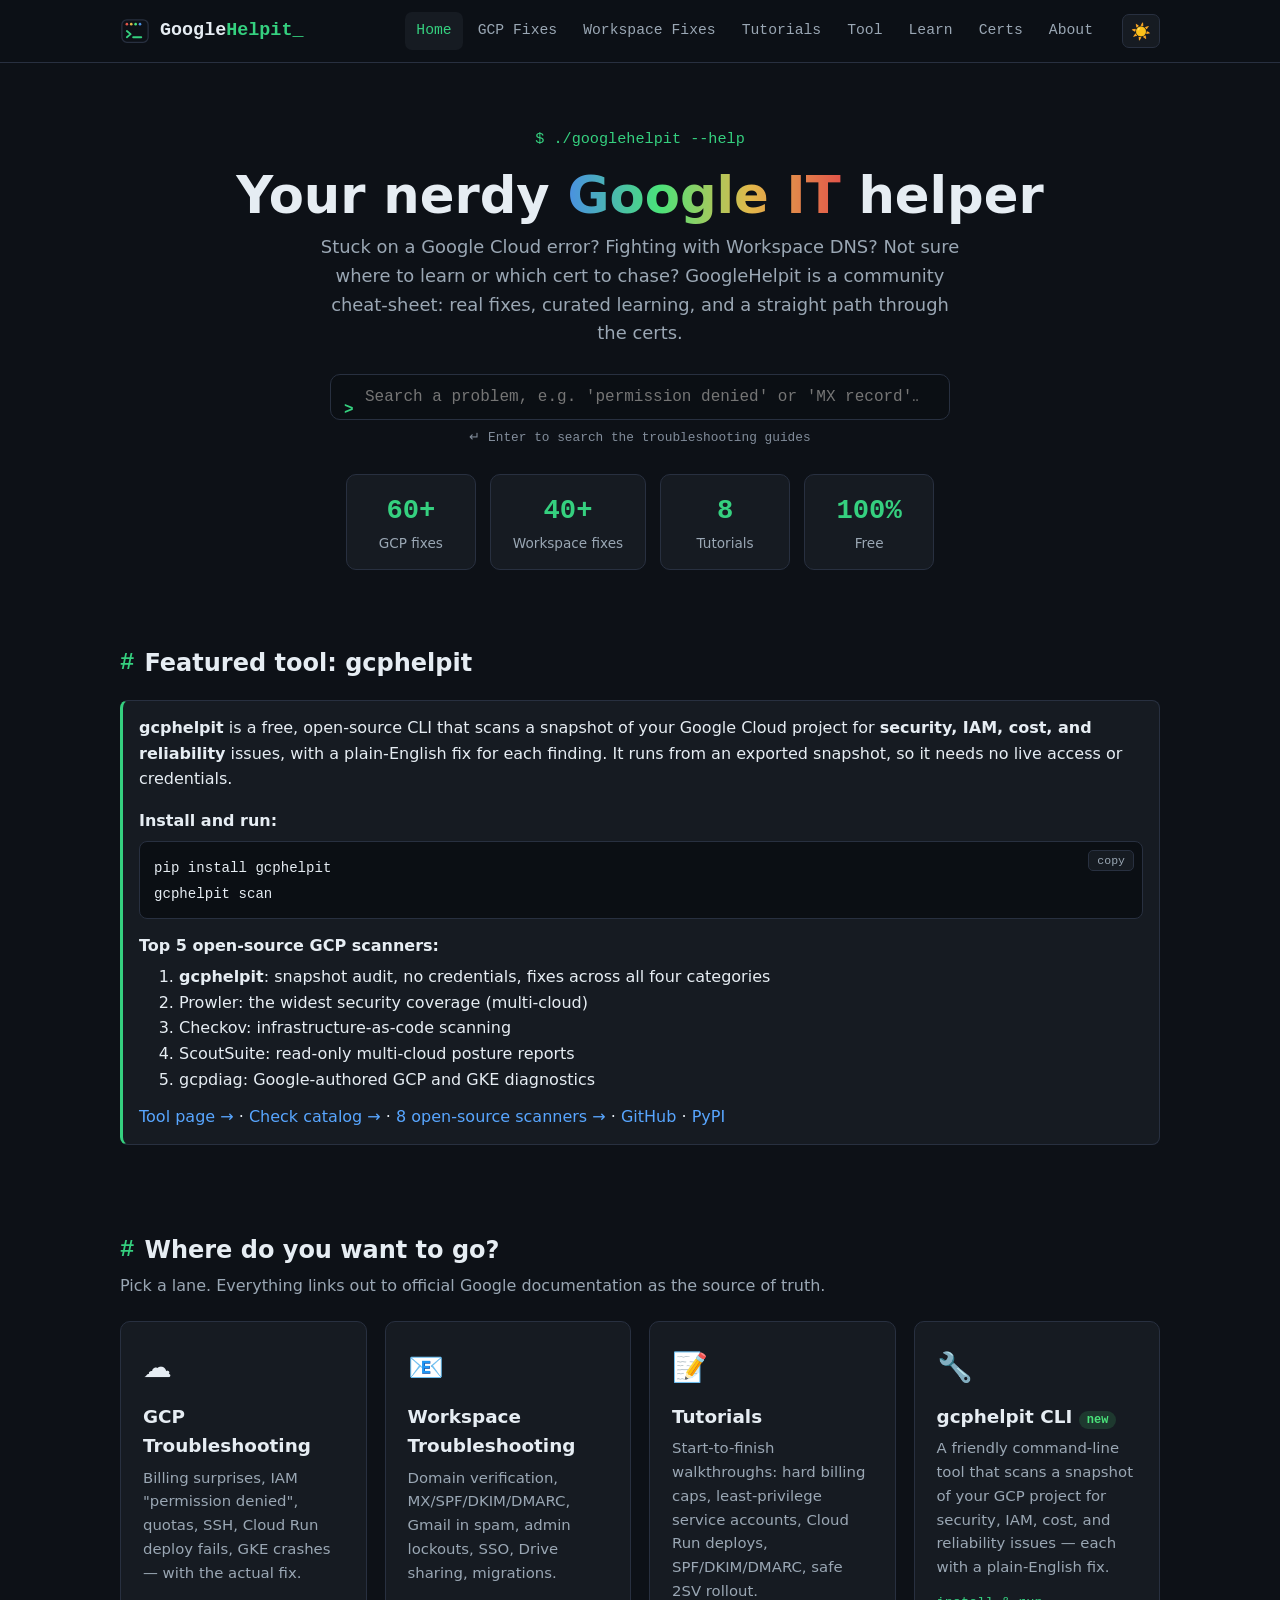
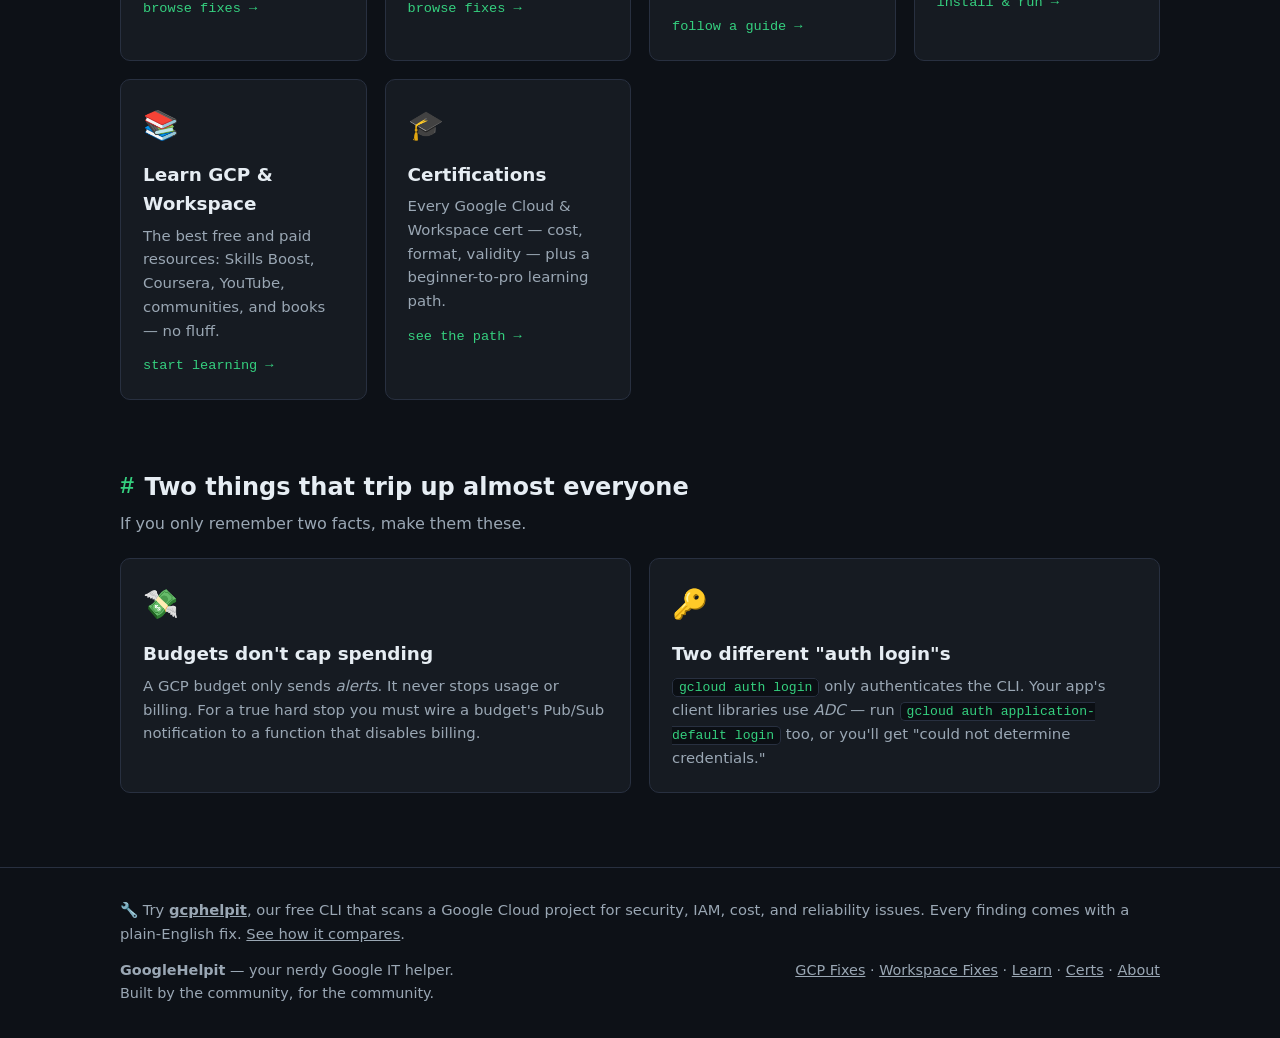
==== commit 8670acfd: "Task 4: cross-link assets and add missing LICENSE Add cross-links between site and GitHub/PyPI: - in" ====
--- a/index.html
+++ b/index.html
@@ -93,9 +93,11 @@
             <li>ScoutSuite: read-only multi-cloud posture reports</li>
             <li>gcpdiag: Google-authored GCP and GKE diagnostics</li>
           </ol>
-          <a class="go" href="best-open-source-gcp-scanners.html">See the full Top 8 ranking →</a> ·
+          <a class="go" href="tool.html">Tool page →</a> ·
           <a class="go" href="checks.html">Check catalog →</a> ·
-          <a class="go" href="tool.html">Tool page →</a>
+          <a class="go" href="best-open-source-gcp-scanners.html">8 open-source scanners →</a> ·
+          <a class="go" href="https://github.com/EliyaS-123/gcphelpit-cli">GitHub</a> ·
+          <a class="go" href="https://pypi.org/project/gcphelpit/">PyPI</a>
         </div>
       </div>
     </section>
